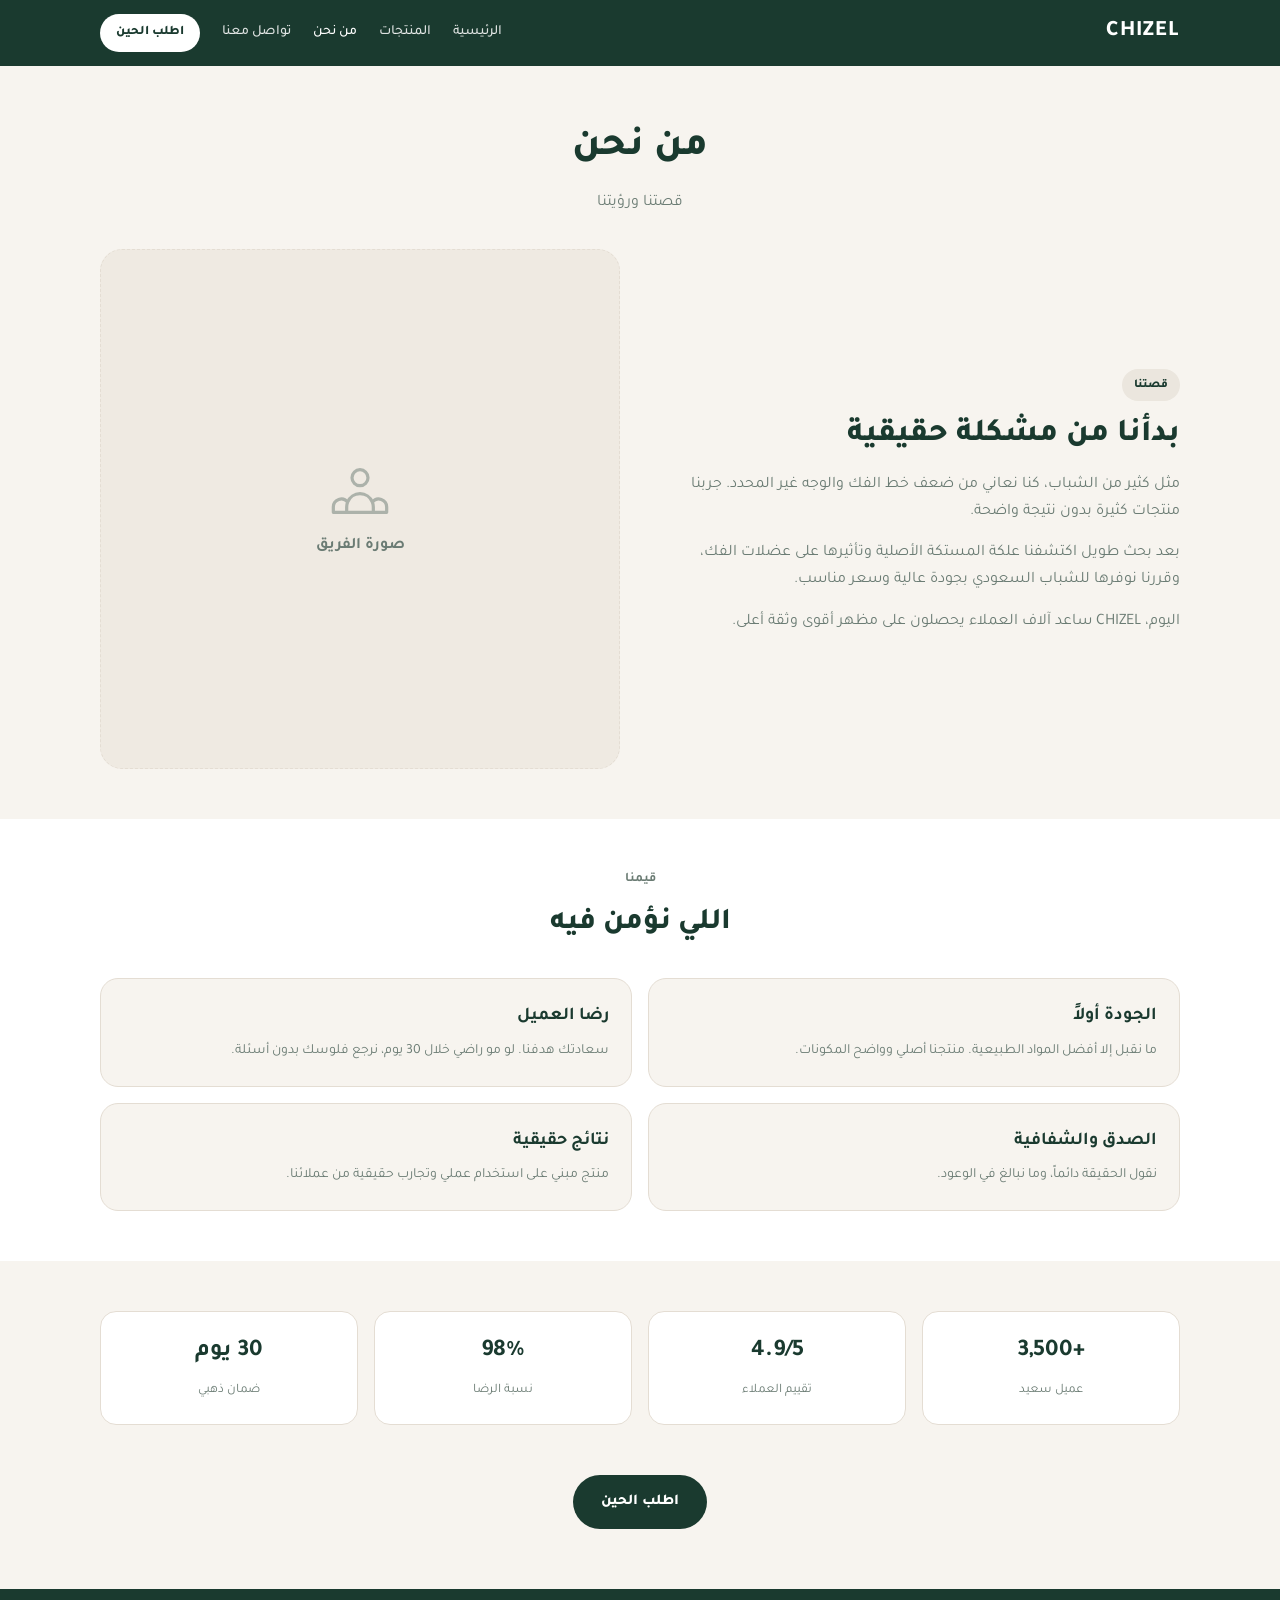
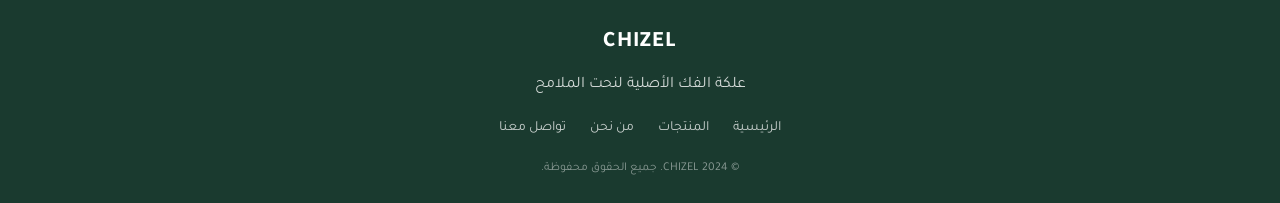
==== about.html @ 37934c71 "Add files via upload" ====
<!DOCTYPE html>
<html lang="ar" dir="rtl">
<head>
    <meta charset="UTF-8">
    <meta name="viewport" content="width=device-width, initial-scale=1.0">
    <title>من نحن | CHIZEL</title>
    <meta name="description" content="تعرف على قصة CHIZEL ورؤيتنا.">
    <link rel="preconnect" href="https://fonts.googleapis.com">
    <link rel="preconnect" href="https://fonts.gstatic.com" crossorigin>
    <link href="https://fonts.googleapis.com/css2?family=Tajawal:wght@400;500;700;800&display=swap" rel="stylesheet">
    <style>
        *, *::before, *::after { box-sizing: border-box; margin: 0; padding: 0; }
        html { scroll-behavior: smooth; }
        body {
            font-family: 'Tajawal', sans-serif;
            background: #f7f4ef;
            color: #1a3a2f;
            line-height: 1.7;
            width: 100%;
            overflow-x: hidden;
        }
        a { text-decoration: none; color: inherit; }
        button { font-family: inherit; }

        :root {
            --green: #1a3a2f;
            --cream: #f7f4ef;
            --cream-dark: #efeae2;
            --white: #ffffff;
            --muted: #6b7c74;
            --line: #e4ddd3;
        }

        .wrap {
            width: 100%;
            max-width: 1120px;
            margin: 0 auto;
            padding: 0 20px;
        }

        .header {
            background: var(--green);
            color: #fff;
            position: sticky;
            top: 0;
            z-index: 100;
        }
        .header-inner {
            max-width: 1120px;
            margin: 0 auto;
            padding: 14px 20px;
            display: flex;
            align-items: center;
            justify-content: space-between;
            gap: 12px;
        }
        .logo {
            font-size: 22px;
            font-weight: 800;
            letter-spacing: 1px;
            color: #fff;
            flex-shrink: 0;
        }
        .nav {
            display: none;
            gap: 22px;
            align-items: center;
            flex-wrap: wrap;
        }
        .nav a {
            color: rgba(255,255,255,0.85);
            font-size: 14px;
            font-weight: 500;
            white-space: nowrap;
        }
        .nav a:hover, .nav a.active { color: #fff; }
        .nav a.nav-cta {
            background: #fff;
            color: var(--green) !important;
            font-weight: 800;
            font-size: 13px;
            padding: 8px 16px;
            border-radius: 999px;
        }
        .menu-btn {
            width: 40px;
            height: 40px;
            border: 1px solid rgba(255,255,255,0.3);
            border-radius: 8px;
            background: transparent;
            display: flex;
            flex-direction: column;
            justify-content: center;
            align-items: center;
            gap: 5px;
            cursor: pointer;
        }
        .menu-btn span {
            width: 18px;
            height: 2px;
            background: #fff;
            display: block;
        }
        .mobile-nav {
            display: none;
            flex-direction: column;
            padding: 0 20px 16px;
            border-top: 1px solid rgba(255,255,255,0.1);
        }
        .mobile-nav.open { display: flex; }
        .mobile-nav a {
            color: #fff;
            padding: 12px 0;
            border-bottom: 1px solid rgba(255,255,255,0.08);
        }
        @media (min-width: 768px) {
            .nav { display: flex; }
            .menu-btn { display: none; }
            .mobile-nav { display: none !important; }
        }

        .page-hero {
            padding: 48px 0 32px;
            text-align: center;
        }
        .page-hero h1 {
            font-size: clamp(28px, 5vw, 40px);
            color: var(--green);
            font-weight: 800;
            margin-bottom: 8px;
        }
        .page-hero p { color: var(--muted); }

        .story {
            padding: 0 0 50px;
        }
        .story-grid {
            display: grid;
            grid-template-columns: 1fr;
            gap: 24px;
            align-items: center;
        }
        @media (min-width: 900px) {
            .story-grid {
                grid-template-columns: 1fr 1fr;
                gap: 40px;
            }
        }
        .story-media {
            background: var(--cream-dark);
            border: 1px dashed var(--line);
            border-radius: 22px;
            aspect-ratio: 1 / 1;
            display: flex;
            flex-direction: column;
            align-items: center;
            justify-content: center;
            gap: 10px;
            color: var(--muted);
            font-weight: 700;
        }
        .story-media svg {
            width: 64px;
            height: 64px;
            opacity: 0.5;
        }
        .eyebrow {
            display: inline-block;
            background: #ebe6de;
            color: var(--green);
            font-size: 12px;
            font-weight: 800;
            padding: 6px 12px;
            border-radius: 999px;
            margin-bottom: 12px;
        }
        .story-copy h2 {
            font-size: clamp(22px, 4vw, 32px);
            color: var(--green);
            font-weight: 800;
            line-height: 1.4;
            margin-bottom: 14px;
            word-wrap: break-word;
        }
        .story-copy p {
            color: var(--muted);
            font-size: 16px;
            margin-bottom: 14px;
        }

        .values {
            background: var(--white);
            padding: 50px 0;
        }
        .section-title {
            text-align: center;
            margin-bottom: 28px;
        }
        .section-title .small {
            display: block;
            font-size: 13px;
            font-weight: 700;
            color: var(--muted);
            margin-bottom: 8px;
        }
        .section-title h2 {
            font-size: clamp(22px, 4vw, 30px);
            color: var(--green);
            font-weight: 800;
        }
        .values-grid {
            display: grid;
            grid-template-columns: 1fr;
            gap: 16px;
        }
        @media (min-width: 700px) {
            .values-grid { grid-template-columns: 1fr 1fr; }
        }
        .value-card {
            background: var(--cream);
            border-radius: 18px;
            padding: 22px;
            border: 1px solid var(--line);
        }
        .value-card h3 {
            font-size: 18px;
            color: var(--green);
            margin-bottom: 8px;
        }
        .value-card p {
            color: var(--muted);
            font-size: 14px;
        }

        .stats {
            padding: 50px 0;
        }
        .stats-grid {
            display: grid;
            grid-template-columns: 1fr 1fr;
            gap: 16px;
            text-align: center;
        }
        @media (min-width: 768px) {
            .stats-grid { grid-template-columns: repeat(4, 1fr); }
        }
        .stat {
            background: var(--white);
            border: 1px solid var(--line);
            border-radius: 16px;
            padding: 20px 12px;
        }
        .stat strong {
            display: block;
            font-size: 24px;
            color: var(--green);
            margin-bottom: 4px;
        }
        .stat span {
            color: var(--muted);
            font-size: 13px;
        }

        .cta-box {
            text-align: center;
            padding: 0 0 60px;
        }
        .btn-main {
            display: inline-flex;
            align-items: center;
            justify-content: center;
            background: var(--green);
            color: #fff;
            font-weight: 800;
            font-size: 15px;
            padding: 14px 28px;
            border-radius: 999px;
        }

        .footer {
            background: var(--green);
            color: rgba(255,255,255,0.8);
            padding: 36px 0 24px;
            text-align: center;
        }
        .footer .logo { color: #fff; margin-bottom: 10px; display: inline-block; }
        .footer-links { margin: 16px 0; }
        .footer-links a {
            color: rgba(255,255,255,0.75);
            margin: 0 10px;
            font-size: 14px;
        }
        .copy { font-size: 12px; opacity: 0.6; margin-top: 12px; }
    </style>
</head>
<body>

    <header class="header">
        <div class="header-inner">
            <a href="index.html" class="logo">CHIZEL</a>
            <nav class="nav">
                <a href="index.html">الرئيسية</a>
                <a href="index.html#products">المنتجات</a>
                <a href="about.html" class="active">من نحن</a>
                <a href="contact.html">تواصل معنا</a>
                <a href="index.html#order" class="nav-cta">اطلب الحين</a>
            </nav>
            <button class="menu-btn" id="mobileMenuBtn" type="button" aria-label="القائمة">
                <span></span><span></span><span></span>
            </button>
        </div>
        <nav class="mobile-nav" id="mobileNav">
            <a href="index.html">الرئيسية</a>
            <a href="index.html#products">المنتجات</a>
            <a href="about.html">من نحن</a>
            <a href="contact.html">تواصل معنا</a>
            <a href="index.html#order">اطلب الحين</a>
        </nav>
    </header>

    <section class="page-hero">
        <div class="wrap">
            <h1>من نحن</h1>
            <p>قصتنا ورؤيتنا</p>
        </div>
    </section>

    <section class="story">
        <div class="wrap story-grid">
            <div class="story-copy">
                <span class="eyebrow">قصتنا</span>
                <h2>بدأنا من مشكلة حقيقية</h2>
                <p>
                    مثل كثير من الشباب، كنا نعاني من ضعف خط الفك والوجه غير المحدد.
                    جربنا منتجات كثيرة بدون نتيجة واضحة.
                </p>
                <p>
                    بعد بحث طويل اكتشفنا علكة المستكة الأصلية وتأثيرها على عضلات الفك،
                    وقررنا نوفرها للشباب السعودي بجودة عالية وسعر مناسب.
                </p>
                <p>
                    اليوم، CHIZEL ساعد آلاف العملاء يحصلون على مظهر أقوى وثقة أعلى.
                </p>
            </div>
            <div class="story-media">
                <svg fill="none" stroke="currentColor" viewBox="0 0 24 24">
                    <path stroke-linecap="round" stroke-linejoin="round" stroke-width="1.2" d="M17 20h5v-2a3 3 0 00-5.356-1.857M17 20H7m10 0v-2c0-.656-.126-1.283-.356-1.857M7 20H2v-2a3 3 0 015.356-1.857M7 20v-2c0-.656.126-1.283.356-1.857m0 0a5.002 5.002 0 019.288 0M15 7a3 3 0 11-6 0 3 3 0 016 0z"/>
                </svg>
                <span>صورة الفريق</span>
            </div>
        </div>
    </section>

    <section class="values">
        <div class="wrap">
            <div class="section-title">
                <span class="small">قيمنا</span>
                <h2>اللي نؤمن فيه</h2>
            </div>
            <div class="values-grid">
                <div class="value-card">
                    <h3>الجودة أولاً</h3>
                    <p>ما نقبل إلا أفضل المواد الطبيعية. منتجنا أصلي وواضح المكونات.</p>
                </div>
                <div class="value-card">
                    <h3>رضا العميل</h3>
                    <p>سعادتك هدفنا. لو مو راضي خلال 30 يوم، نرجع فلوسك بدون أسئلة.</p>
                </div>
                <div class="value-card">
                    <h3>الصدق والشفافية</h3>
                    <p>نقول الحقيقة دائماً، وما نبالغ في الوعود.</p>
                </div>
                <div class="value-card">
                    <h3>نتائج حقيقية</h3>
                    <p>منتج مبني على استخدام عملي وتجارب حقيقية من عملائنا.</p>
                </div>
            </div>
        </div>
    </section>

    <section class="stats">
        <div class="wrap stats-grid">
            <div class="stat"><strong>+3,500</strong><span>عميل سعيد</span></div>
            <div class="stat"><strong>4.9/5</strong><span>تقييم العملاء</span></div>
            <div class="stat"><strong>98%</strong><span>نسبة الرضا</span></div>
            <div class="stat"><strong>30 يوم</strong><span>ضمان ذهبي</span></div>
        </div>
    </section>

    <div class="cta-box">
        <a href="index.html#order" class="btn-main">اطلب الحين</a>
    </div>

    <footer class="footer">
        <div class="wrap">
            <a href="index.html" class="logo">CHIZEL</a>
            <p>علكة الفك الأصلية لنحت الملامح</p>
            <div class="footer-links">
                <a href="index.html">الرئيسية</a>
                <a href="index.html#products">المنتجات</a>
                <a href="about.html">من نحن</a>
                <a href="contact.html">تواصل معنا</a>
            </div>
            <p class="copy">© 2024 CHIZEL. جميع الحقوق محفوظة.</p>
        </div>
    </footer>

    <script>
        (function () {
            var btn = document.getElementById('mobileMenuBtn');
            var nav = document.getElementById('mobileNav');
            if (btn && nav) {
                btn.addEventListener('click', function () {
                    nav.classList.toggle('open');
                });
            }
        })();
    </script>
</body>
</html>
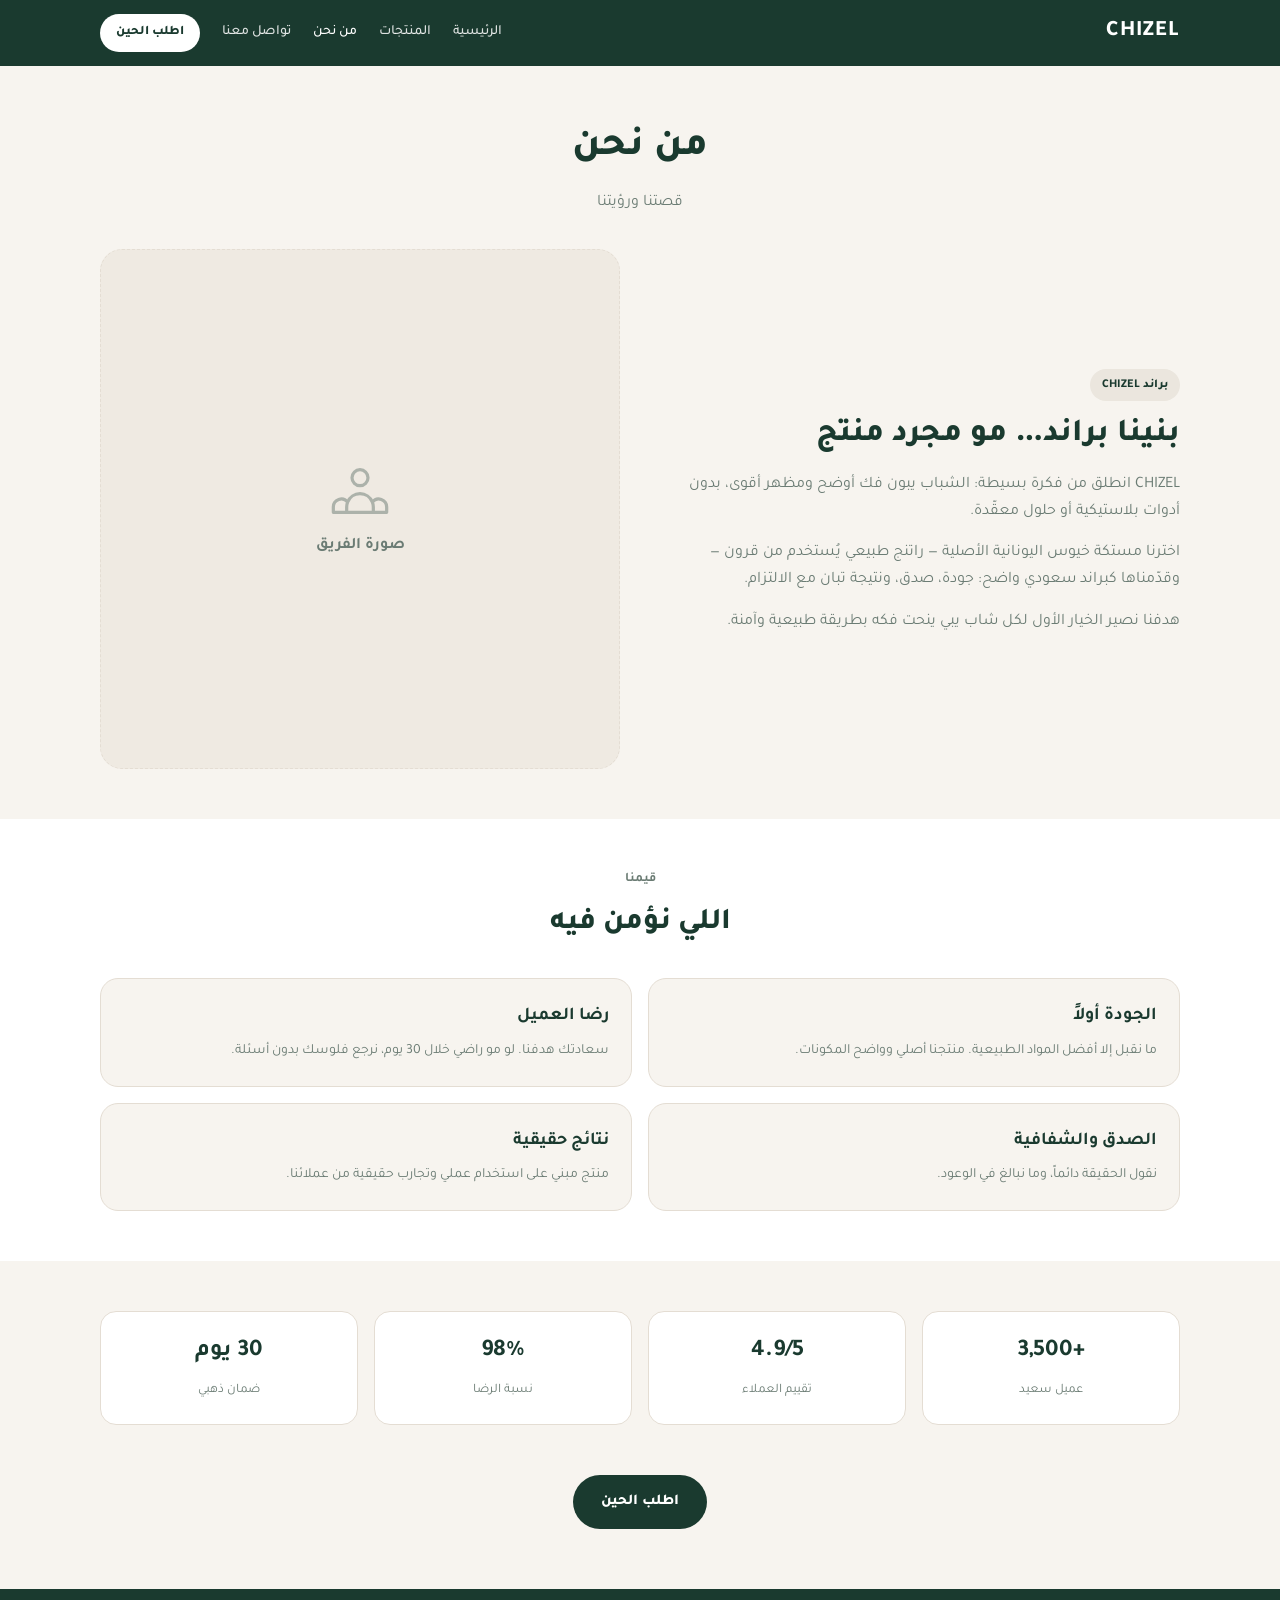
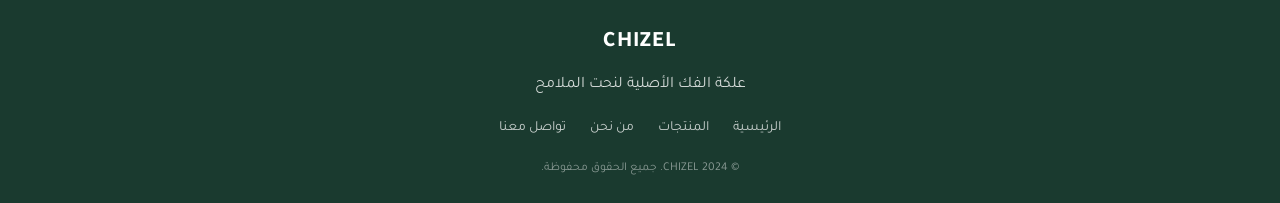
==== commit f0ef9ccd: "Add files via upload" ====
--- a/about.html
+++ b/about.html
@@ -328,18 +328,18 @@
     <section class="story">
         <div class="wrap story-grid">
             <div class="story-copy">
-                <span class="eyebrow">قصتنا</span>
-                <h2>بدأنا من مشكلة حقيقية</h2>
+                <span class="eyebrow">براند CHIZEL</span>
+                <h2>بنينا براند… مو مجرد منتج</h2>
                 <p>
-                    مثل كثير من الشباب، كنا نعاني من ضعف خط الفك والوجه غير المحدد.
-                    جربنا منتجات كثيرة بدون نتيجة واضحة.
+                    CHIZEL انطلق من فكرة بسيطة: الشباب يبون فك أوضح ومظهر أقوى،
+                    بدون أدوات بلاستيكية أو حلول معقّدة.
                 </p>
                 <p>
-                    بعد بحث طويل اكتشفنا علكة المستكة الأصلية وتأثيرها على عضلات الفك،
-                    وقررنا نوفرها للشباب السعودي بجودة عالية وسعر مناسب.
+                    اخترنا مستكة خيوس اليونانية الأصلية — راتنج طبيعي يُستخدم من قرون —
+                    وقدّمناها كبراند سعودي واضح: جودة، صدق، ونتيجة تبان مع الالتزام.
                 </p>
                 <p>
-                    اليوم، CHIZEL ساعد آلاف العملاء يحصلون على مظهر أقوى وثقة أعلى.
+                    هدفنا نصير الخيار الأول لكل شاب يبي ينحت فكه بطريقة طبيعية وآمنة.
                 </p>
             </div>
             <div class="story-media">
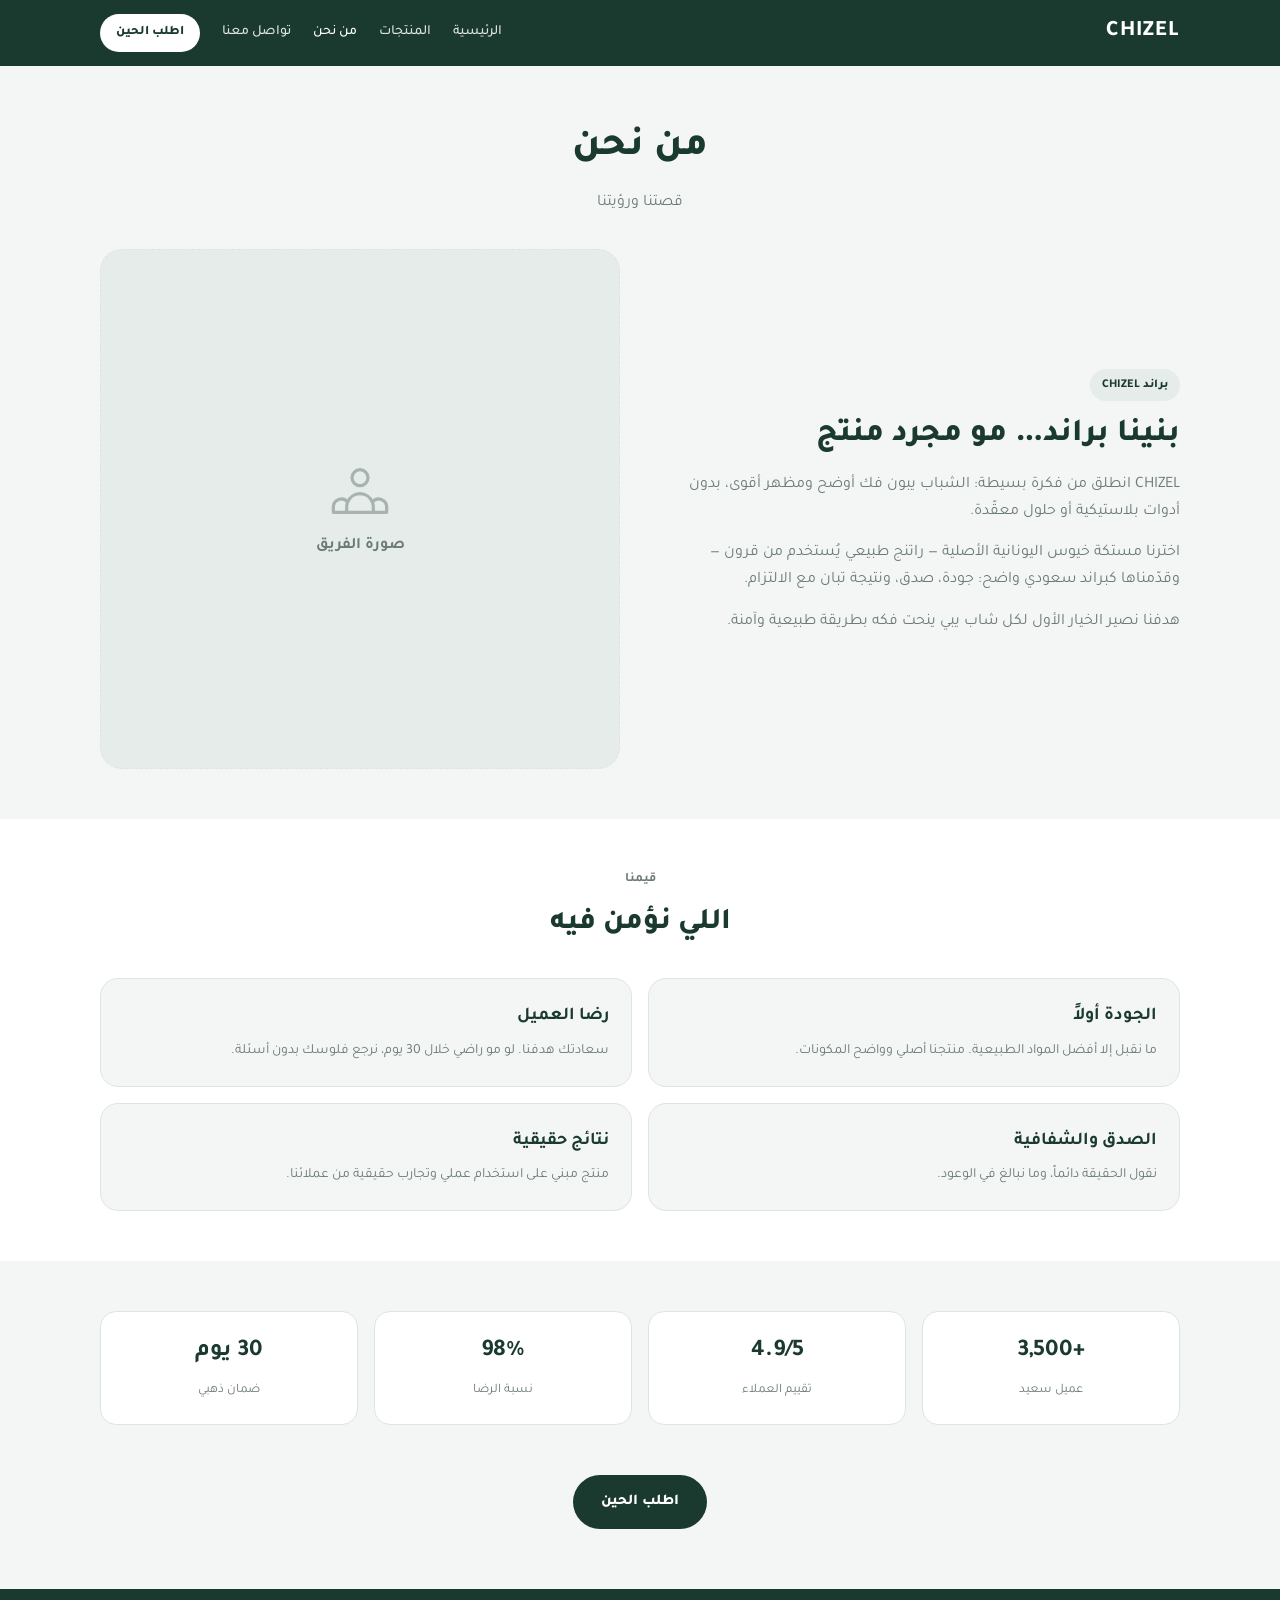
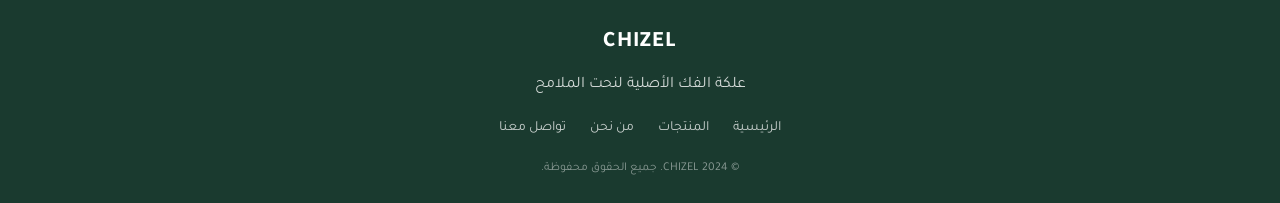
==== commit fc3feac7: "Soften store background for easier reading across pages. Co-authored-by: Cursor <cursoragent@cursor." ====
--- a/about.html
+++ b/about.html
@@ -10,13 +10,14 @@
     <link href="https://fonts.googleapis.com/css2?family=Tajawal:wght@400;500;700;800&display=swap" rel="stylesheet">
     <style>
         *, *::before, *::after { box-sizing: border-box; margin: 0; padding: 0; }
-        html { scroll-behavior: smooth; }
+        html { scroll-behavior: smooth; min-height: 100%; }
         body {
             font-family: 'Tajawal', sans-serif;
-            background: #f7f4ef;
+            background: #f3f6f4;
             color: #1a3a2f;
             line-height: 1.7;
             width: 100%;
+            min-height: 100vh;
             overflow-x: hidden;
         }
         a { text-decoration: none; color: inherit; }
@@ -24,11 +25,11 @@
 
         :root {
             --green: #1a3a2f;
-            --cream: #f7f4ef;
-            --cream-dark: #efeae2;
+            --cream: #f3f6f4;
+            --cream-dark: #e6ece9;
             --white: #ffffff;
             --muted: #6b7c74;
-            --line: #e4ddd3;
+            --line: #dce5e1;
         }
 
         .wrap {
@@ -166,7 +167,7 @@
         }
         .eyebrow {
             display: inline-block;
-            background: #ebe6de;
+            background: #e6ece9;
             color: var(--green);
             font-size: 12px;
             font-weight: 800;
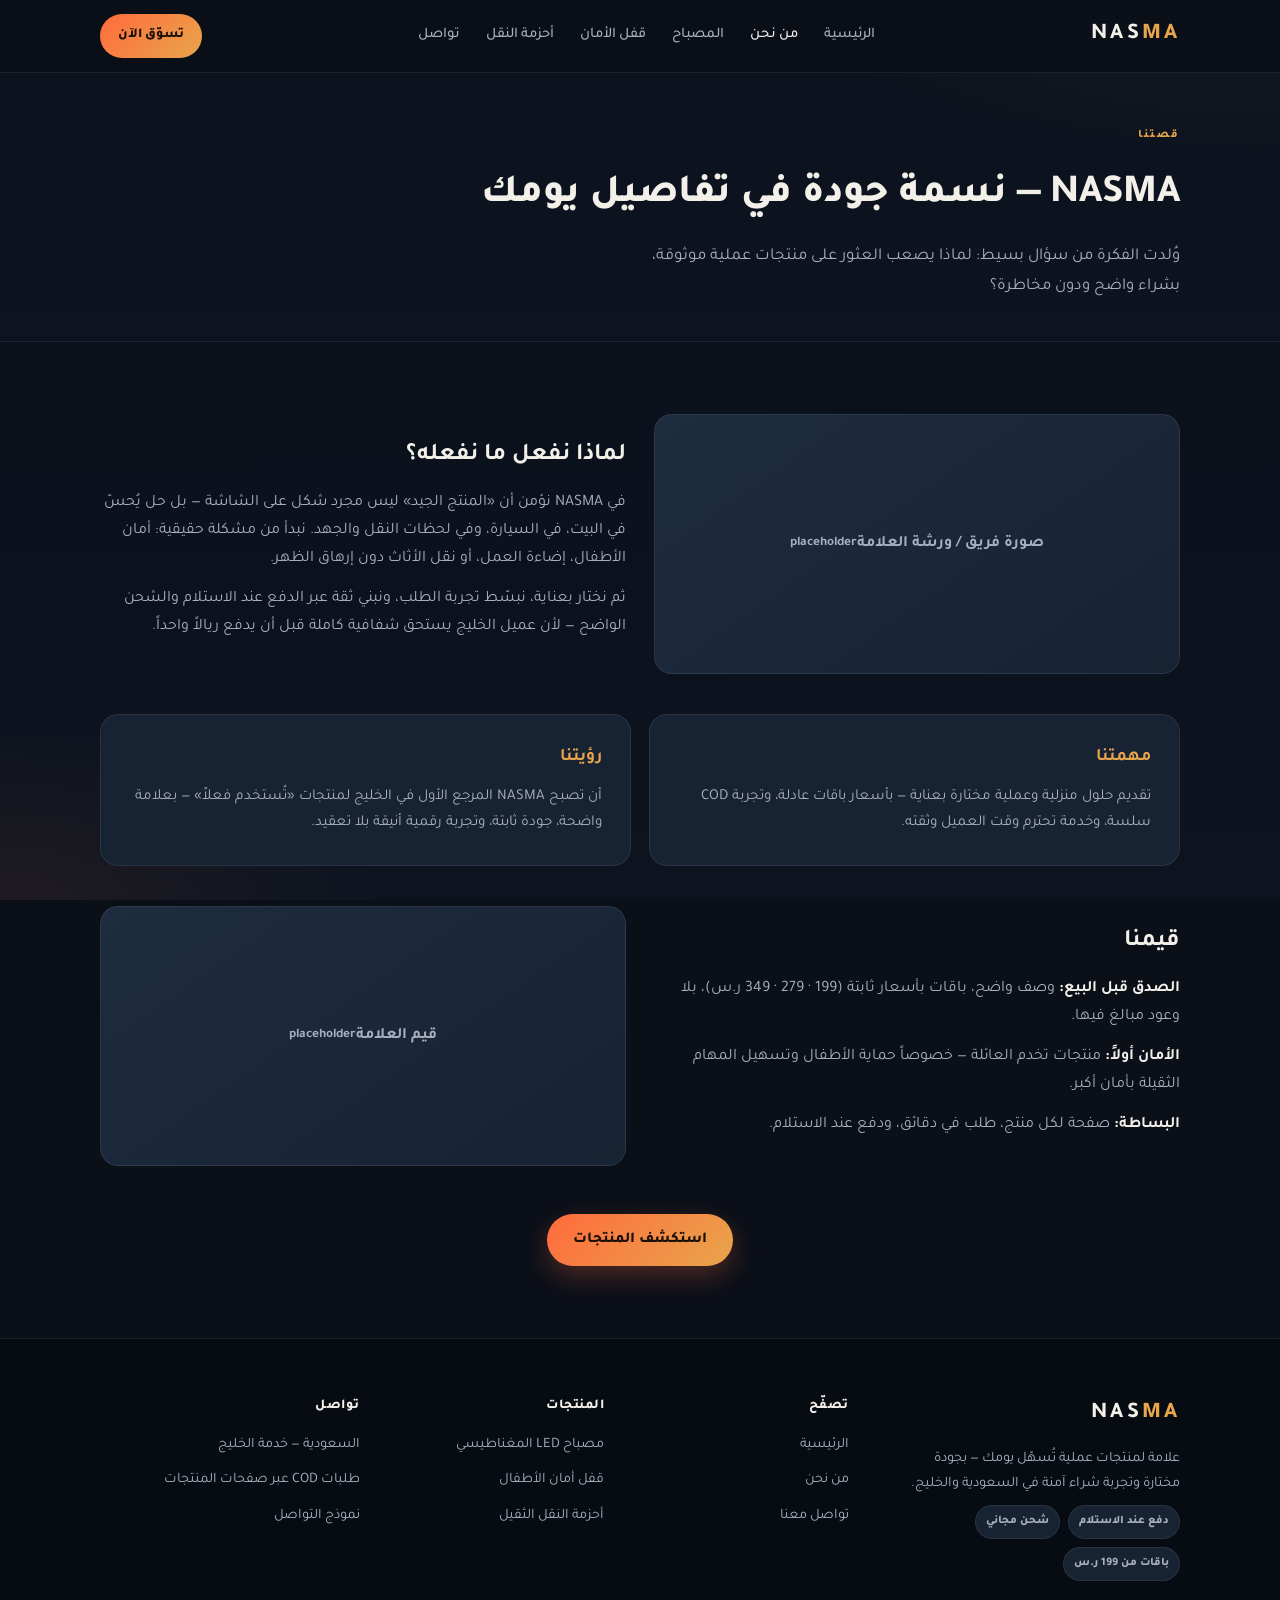
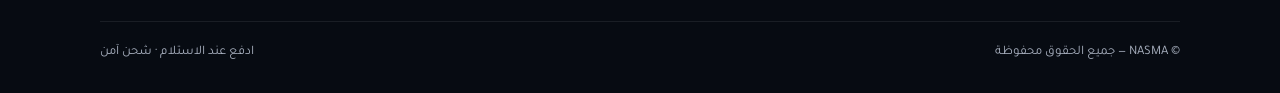
==== commit 18aa18cf: "Rebuild NASMA as multi-page store with dark theme and dedicated product URLs. Co-authored-by: Cursor" ====
--- a/about.html
+++ b/about.html
@@ -3,419 +3,140 @@
 <head>
     <meta charset="UTF-8">
     <meta name="viewport" content="width=device-width, initial-scale=1.0">
-    <title>من نحن | CHIZEL</title>
-    <meta name="description" content="تعرف على قصة CHIZEL ورؤيتنا.">
+    <title>من نحن | قصة NASMA</title>
+    <meta name="description" content="تعرّف على قصة NASMA: مهمتنا، رؤيتنا، ولماذا نختار منتجات تُحسّن يوم العائلات والمحترفين في الخليج.">
     <link rel="preconnect" href="https://fonts.googleapis.com">
     <link rel="preconnect" href="https://fonts.gstatic.com" crossorigin>
     <link href="https://fonts.googleapis.com/css2?family=Tajawal:wght@400;500;700;800&display=swap" rel="stylesheet">
-    <style>
-        *, *::before, *::after { box-sizing: border-box; margin: 0; padding: 0; }
-        html { scroll-behavior: smooth; min-height: 100%; }
-        body {
-            font-family: 'Tajawal', sans-serif;
-            background: #f3f6f4;
-            color: #1a3a2f;
-            line-height: 1.7;
-            width: 100%;
-            min-height: 100vh;
-            overflow-x: hidden;
-        }
-        a { text-decoration: none; color: inherit; }
-        button { font-family: inherit; }
-
-        :root {
-            --green: #1a3a2f;
-            --cream: #f3f6f4;
-            --cream-dark: #e6ece9;
-            --white: #ffffff;
-            --muted: #6b7c74;
-            --line: #dce5e1;
-        }
-
-        .wrap {
-            width: 100%;
-            max-width: 1120px;
-            margin: 0 auto;
-            padding: 0 20px;
-        }
-
-        .header {
-            background: var(--green);
-            color: #fff;
-            position: sticky;
-            top: 0;
-            z-index: 100;
-        }
-        .header-inner {
-            max-width: 1120px;
-            margin: 0 auto;
-            padding: 14px 20px;
-            display: flex;
-            align-items: center;
-            justify-content: space-between;
-            gap: 12px;
-        }
-        .logo {
-            font-size: 22px;
-            font-weight: 800;
-            letter-spacing: 1px;
-            color: #fff;
-            flex-shrink: 0;
-        }
-        .nav {
-            display: none;
-            gap: 22px;
-            align-items: center;
-            flex-wrap: wrap;
-        }
-        .nav a {
-            color: rgba(255,255,255,0.85);
-            font-size: 14px;
-            font-weight: 500;
-            white-space: nowrap;
-        }
-        .nav a:hover, .nav a.active { color: #fff; }
-        .nav a.nav-cta {
-            background: #fff;
-            color: var(--green) !important;
-            font-weight: 800;
-            font-size: 13px;
-            padding: 8px 16px;
-            border-radius: 999px;
-        }
-        .menu-btn {
-            width: 40px;
-            height: 40px;
-            border: 1px solid rgba(255,255,255,0.3);
-            border-radius: 8px;
-            background: transparent;
-            display: flex;
-            flex-direction: column;
-            justify-content: center;
-            align-items: center;
-            gap: 5px;
-            cursor: pointer;
-        }
-        .menu-btn span {
-            width: 18px;
-            height: 2px;
-            background: #fff;
-            display: block;
-        }
-        .mobile-nav {
-            display: none;
-            flex-direction: column;
-            padding: 0 20px 16px;
-            border-top: 1px solid rgba(255,255,255,0.1);
-        }
-        .mobile-nav.open { display: flex; }
-        .mobile-nav a {
-            color: #fff;
-            padding: 12px 0;
-            border-bottom: 1px solid rgba(255,255,255,0.08);
-        }
-        @media (min-width: 768px) {
-            .nav { display: flex; }
-            .menu-btn { display: none; }
-            .mobile-nav { display: none !important; }
-        }
-
-        .page-hero {
-            padding: 48px 0 32px;
-            text-align: center;
-        }
-        .page-hero h1 {
-            font-size: clamp(28px, 5vw, 40px);
-            color: var(--green);
-            font-weight: 800;
-            margin-bottom: 8px;
-        }
-        .page-hero p { color: var(--muted); }
-
-        .story {
-            padding: 0 0 50px;
-        }
-        .story-grid {
-            display: grid;
-            grid-template-columns: 1fr;
-            gap: 24px;
-            align-items: center;
-        }
-        @media (min-width: 900px) {
-            .story-grid {
-                grid-template-columns: 1fr 1fr;
-                gap: 40px;
-            }
-        }
-        .story-media {
-            background: var(--cream-dark);
-            border: 1px dashed var(--line);
-            border-radius: 22px;
-            aspect-ratio: 1 / 1;
-            display: flex;
-            flex-direction: column;
-            align-items: center;
-            justify-content: center;
-            gap: 10px;
-            color: var(--muted);
-            font-weight: 700;
-        }
-        .story-media svg {
-            width: 64px;
-            height: 64px;
-            opacity: 0.5;
-        }
-        .eyebrow {
-            display: inline-block;
-            background: #e6ece9;
-            color: var(--green);
-            font-size: 12px;
-            font-weight: 800;
-            padding: 6px 12px;
-            border-radius: 999px;
-            margin-bottom: 12px;
-        }
-        .story-copy h2 {
-            font-size: clamp(22px, 4vw, 32px);
-            color: var(--green);
-            font-weight: 800;
-            line-height: 1.4;
-            margin-bottom: 14px;
-            word-wrap: break-word;
-        }
-        .story-copy p {
-            color: var(--muted);
-            font-size: 16px;
-            margin-bottom: 14px;
-        }
-
-        .values {
-            background: var(--white);
-            padding: 50px 0;
-        }
-        .section-title {
-            text-align: center;
-            margin-bottom: 28px;
-        }
-        .section-title .small {
-            display: block;
-            font-size: 13px;
-            font-weight: 700;
-            color: var(--muted);
-            margin-bottom: 8px;
-        }
-        .section-title h2 {
-            font-size: clamp(22px, 4vw, 30px);
-            color: var(--green);
-            font-weight: 800;
-        }
-        .values-grid {
-            display: grid;
-            grid-template-columns: 1fr;
-            gap: 16px;
-        }
-        @media (min-width: 700px) {
-            .values-grid { grid-template-columns: 1fr 1fr; }
-        }
-        .value-card {
-            background: var(--cream);
-            border-radius: 18px;
-            padding: 22px;
-            border: 1px solid var(--line);
-        }
-        .value-card h3 {
-            font-size: 18px;
-            color: var(--green);
-            margin-bottom: 8px;
-        }
-        .value-card p {
-            color: var(--muted);
-            font-size: 14px;
-        }
-
-        .stats {
-            padding: 50px 0;
-        }
-        .stats-grid {
-            display: grid;
-            grid-template-columns: 1fr 1fr;
-            gap: 16px;
-            text-align: center;
-        }
-        @media (min-width: 768px) {
-            .stats-grid { grid-template-columns: repeat(4, 1fr); }
-        }
-        .stat {
-            background: var(--white);
-            border: 1px solid var(--line);
-            border-radius: 16px;
-            padding: 20px 12px;
-        }
-        .stat strong {
-            display: block;
-            font-size: 24px;
-            color: var(--green);
-            margin-bottom: 4px;
-        }
-        .stat span {
-            color: var(--muted);
-            font-size: 13px;
-        }
-
-        .cta-box {
-            text-align: center;
-            padding: 0 0 60px;
-        }
-        .btn-main {
-            display: inline-flex;
-            align-items: center;
-            justify-content: center;
-            background: var(--green);
-            color: #fff;
-            font-weight: 800;
-            font-size: 15px;
-            padding: 14px 28px;
-            border-radius: 999px;
-        }
-
-        .footer {
-            background: var(--green);
-            color: rgba(255,255,255,0.8);
-            padding: 36px 0 24px;
-            text-align: center;
-        }
-        .footer .logo { color: #fff; margin-bottom: 10px; display: inline-block; }
-        .footer-links { margin: 16px 0; }
-        .footer-links a {
-            color: rgba(255,255,255,0.75);
-            margin: 0 10px;
-            font-size: 14px;
-        }
-        .copy { font-size: 12px; opacity: 0.6; margin-top: 12px; }
-    </style>
+    <link rel="stylesheet" href="style.css">
 </head>
 <body>
-
-    <header class="header">
+    <header class="site-header">
         <div class="header-inner">
-            <a href="index.html" class="logo">CHIZEL</a>
-            <nav class="nav">
+            <a href="index.html" class="logo">NAS<span>MA</span></a>
+            <nav class="nav" aria-label="القائمة الرئيسية">
                 <a href="index.html">الرئيسية</a>
-                <a href="index.html#products">المنتجات</a>
                 <a href="about.html" class="active">من نحن</a>
-                <a href="contact.html">تواصل معنا</a>
-                <a href="index.html#order" class="nav-cta">اطلب الحين</a>
+                <a href="product-light.html">المصباح</a>
+                <a href="product-lock.html">قفل الأمان</a>
+                <a href="product-straps.html">أحزمة النقل</a>
+                <a href="contact.html">تواصل</a>
             </nav>
-            <button class="menu-btn" id="mobileMenuBtn" type="button" aria-label="القائمة">
+            <a href="product-lock.html" class="btn-nav">تسوّق الآن</a>
+            <button class="menu-btn" id="mobileMenuBtn" type="button" aria-label="فتح القائمة">
                 <span></span><span></span><span></span>
             </button>
         </div>
-        <nav class="mobile-nav" id="mobileNav">
+        <nav class="mobile-nav" id="mobileNav" aria-label="قائمة الجوال">
             <a href="index.html">الرئيسية</a>
-            <a href="index.html#products">المنتجات</a>
             <a href="about.html">من نحن</a>
-            <a href="contact.html">تواصل معنا</a>
-            <a href="index.html#order">اطلب الحين</a>
+            <a href="product-light.html">المصباح المغناطيسي</a>
+            <a href="product-lock.html">قفل أمان الأطفال</a>
+            <a href="product-straps.html">أحزمة النقل</a>
+            <a href="contact.html">تواصل</a>
         </nav>
     </header>
 
-    <section class="page-hero">
-        <div class="wrap">
-            <h1>من نحن</h1>
-            <p>قصتنا ورؤيتنا</p>
-        </div>
-    </section>
+    <main>
+        <section class="page-hero">
+            <div class="wrap">
+                <span class="eyebrow">قصتنا</span>
+                <h1>NASMA — نسمة جودة في تفاصيل يومك</h1>
+                <p>وُلدت الفكرة من سؤال بسيط: لماذا يصعب العثور على منتجات عملية موثوقة، بشراء واضح ودون مخاطرة؟</p>
+            </div>
+        </section>
 
-    <section class="story">
-        <div class="wrap story-grid">
-            <div class="story-copy">
-                <span class="eyebrow">براند CHIZEL</span>
-                <h2>بنينا براند… مو مجرد منتج</h2>
-                <p>
-                    CHIZEL انطلق من فكرة بسيطة: الشباب يبون فك أوضح ومظهر أقوى،
-                    بدون أدوات بلاستيكية أو حلول معقّدة.
-                </p>
-                <p>
-                    اخترنا مستكة خيوس اليونانية الأصلية — راتنج طبيعي يُستخدم من قرون —
-                    وقدّمناها كبراند سعودي واضح: جودة، صدق، ونتيجة تبان مع الالتزام.
-                </p>
-                <p>
-                    هدفنا نصير الخيار الأول لكل شاب يبي ينحت فكه بطريقة طبيعية وآمنة.
-                </p>
-            </div>
-            <div class="story-media">
-                <svg fill="none" stroke="currentColor" viewBox="0 0 24 24">
-                    <path stroke-linecap="round" stroke-linejoin="round" stroke-width="1.2" d="M17 20h5v-2a3 3 0 00-5.356-1.857M17 20H7m10 0v-2c0-.656-.126-1.283-.356-1.857M7 20H2v-2a3 3 0 015.356-1.857M7 20v-2c0-.656.126-1.283.356-1.857m0 0a5.002 5.002 0 019.288 0M15 7a3 3 0 11-6 0 3 3 0 016 0z"/>
-                </svg>
-                <span>صورة الفريق</span>
-            </div>
-        </div>
-    </section>
+        <section class="section">
+            <div class="wrap">
+                <article class="story-block">
+                    <div class="story-visual">صورة فريق / ورشة العلامة<br><small>placeholder</small></div>
+                    <div class="story-copy">
+                        <h2>لماذا نفعل ما نفعله؟</h2>
+                        <p>
+                            في NASMA نؤمن أن «المنتج الجيد» ليس مجرد شكل على الشاشة — بل حل يُحسّ في البيت، في السيارة، وفي لحظات النقل والجهد.
+                            نبدأ من مشكلة حقيقية: أمان الأطفال، إضاءة العمل، أو نقل الأثاث دون إرهاق الظهر.
+                        </p>
+                        <p>
+                            ثم نختار بعناية، نبسّط تجربة الطلب، ونبني ثقة عبر الدفع عند الاستلام والشحن الواضح —
+                            لأن عميل الخليج يستحق شفافية كاملة قبل أن يدفع ريالاً واحداً.
+                        </p>
+                    </div>
+                </article>
 
-    <section class="values">
-        <div class="wrap">
-            <div class="section-title">
-                <span class="small">قيمنا</span>
-                <h2>اللي نؤمن فيه</h2>
-            </div>
-            <div class="values-grid">
-                <div class="value-card">
-                    <h3>الجودة أولاً</h3>
-                    <p>ما نقبل إلا أفضل المواد الطبيعية. منتجنا أصلي وواضح المكونات.</p>
+                <div class="mission-grid">
+                    <article class="mission-card">
+                        <h3>مهمتنا</h3>
+                        <p>
+                            تقديم حلول منزلية وعملية مختارة بعناية — بأسعار باقات عادلة، وتجربة COD سلسة،
+                            وخدمة تحترم وقت العميل وثقته.
+                        </p>
+                    </article>
+                    <article class="mission-card">
+                        <h3>رؤيتنا</h3>
+                        <p>
+                            أن تصبح NASMA المرجع الأول في الخليج لمنتجات «تُستخدم فعلاً» —
+                            بعلامة واضحة، جودة ثابتة، وتجربة رقمية أنيقة بلا تعقيد.
+                        </p>
+                    </article>
                 </div>
-                <div class="value-card">
-                    <h3>رضا العميل</h3>
-                    <p>سعادتك هدفنا. لو مو راضي خلال 30 يوم، نرجع فلوسك بدون أسئلة.</p>
-                </div>
-                <div class="value-card">
-                    <h3>الصدق والشفافية</h3>
-                    <p>نقول الحقيقة دائماً، وما نبالغ في الوعود.</p>
-                </div>
-                <div class="value-card">
-                    <h3>نتائج حقيقية</h3>
-                    <p>منتج مبني على استخدام عملي وتجارب حقيقية من عملائنا.</p>
+
+                <article class="story-block" style="margin-top: 40px;">
+                    <div class="story-copy">
+                        <h2>قيمنا</h2>
+                        <p><strong style="color: var(--text);">الصدق قبل البيع:</strong> وصف واضح، باقات بأسعار ثابتة (199 · 279 · 349 ر.س)، بلا وعود مبالغ فيها.</p>
+                        <p><strong style="color: var(--text);">الأمان أولاً:</strong> منتجات تخدم العائلة — خصوصاً حماية الأطفال وتسهيل المهام الثقيلة بأمان أكبر.</p>
+                        <p><strong style="color: var(--text);">البساطة:</strong> صفحة لكل منتج، طلب في دقائق، ودفع عند الاستلام.</p>
+                    </div>
+                    <div class="story-visual">قيم العلامة<br><small>placeholder</small></div>
+                </article>
+
+                <div style="text-align: center; margin-top: 48px;">
+                    <a href="product-light.html" class="btn btn-primary">استكشف المنتجات</a>
                 </div>
             </div>
-        </div>
-    </section>
+        </section>
+    </main>
 
-    <section class="stats">
-        <div class="wrap stats-grid">
-            <div class="stat"><strong>+3,500</strong><span>عميل سعيد</span></div>
-            <div class="stat"><strong>4.9/5</strong><span>تقييم العملاء</span></div>
-            <div class="stat"><strong>98%</strong><span>نسبة الرضا</span></div>
-            <div class="stat"><strong>30 يوم</strong><span>ضمان ذهبي</span></div>
-        </div>
-    </section>
-
-    <div class="cta-box">
-        <a href="index.html#order" class="btn-main">اطلب الحين</a>
-    </div>
-
-    <footer class="footer">
+    <footer class="site-footer">
         <div class="wrap">
-            <a href="index.html" class="logo">CHIZEL</a>
-            <p>علكة الفك الأصلية لنحت الملامح</p>
-            <div class="footer-links">
-                <a href="index.html">الرئيسية</a>
-                <a href="index.html#products">المنتجات</a>
-                <a href="about.html">من نحن</a>
-                <a href="contact.html">تواصل معنا</a>
+            <div class="footer-grid">
+                <div class="footer-brand">
+                    <a href="index.html" class="logo">NAS<span>MA</span></a>
+                    <p>علامة لمنتجات عملية تُسهّل يومك — بجودة مختارة وتجربة شراء آمنة في السعودية والخليج.</p>
+                    <div class="trust-badges">
+                        <span class="trust-badge">دفع عند الاستلام</span>
+                        <span class="trust-badge">شحن مجاني</span>
+                        <span class="trust-badge">باقات من 199 ر.س</span>
+                    </div>
+                </div>
+                <div class="footer-col">
+                    <h4>تصفّح</h4>
+                    <a href="index.html">الرئيسية</a>
+                    <a href="about.html">من نحن</a>
+                    <a href="contact.html">تواصل معنا</a>
+                </div>
+                <div class="footer-col">
+                    <h4>المنتجات</h4>
+                    <a href="product-light.html">مصباح LED المغناطيسي</a>
+                    <a href="product-lock.html">قفل أمان الأطفال</a>
+                    <a href="product-straps.html">أحزمة النقل الثقيل</a>
+                </div>
+                <div class="footer-col">
+                    <h4>تواصل</h4>
+                    <ul>
+                        <li>السعودية — خدمة الخليج</li>
+                        <li>طلبات COD عبر صفحات المنتجات</li>
+                        <li><a href="contact.html">نموذج التواصل</a></li>
+                    </ul>
+                </div>
             </div>
-            <p class="copy">© 2024 CHIZEL. جميع الحقوق محفوظة.</p>
+            <div class="footer-bottom">
+                <span>© NASMA — جميع الحقوق محفوظة</span>
+                <span>ادفع عند الاستلام · شحن آمن</span>
+            </div>
         </div>
     </footer>
 
-    <script>
-        (function () {
-            var btn = document.getElementById('mobileMenuBtn');
-            var nav = document.getElementById('mobileNav');
-            if (btn && nav) {
-                btn.addEventListener('click', function () {
-                    nav.classList.toggle('open');
-                });
-            }
-        })();
-    </script>
+    <script src="script.js"></script>
 </body>
 </html>
--- a/style.css
+++ b/style.css
@@ -0,0 +1,848 @@
+/* NASMA — Multi-page premium store */
+*, *::before, *::after { box-sizing: border-box; margin: 0; padding: 0; }
+
+:root {
+    --bg: #0a0f18;
+    --bg-elevated: #121a27;
+    --surface: #172233;
+    --surface-2: #1e2c40;
+    --text: #f3f0ea;
+    --muted: #a8b0bf;
+    --line: rgba(255, 255, 255, 0.08);
+    --accent: #e8a54b;
+    --accent-hot: #ff6b3d;
+    --accent-soft: rgba(232, 165, 75, 0.14);
+    --success: #3ecf8e;
+    --radius: 18px;
+    --shadow: 0 24px 60px rgba(0, 0, 0, 0.35);
+    --header-h: 72px;
+}
+
+html { scroll-behavior: smooth; }
+
+body {
+    font-family: 'Tajawal', sans-serif;
+    background: var(--bg);
+    color: var(--text);
+    line-height: 1.75;
+    overflow-x: hidden;
+    min-height: 100vh;
+}
+
+body::before {
+    content: "";
+    position: fixed;
+    inset: 0;
+    pointer-events: none;
+    z-index: -1;
+    background:
+        radial-gradient(ellipse 80% 50% at 100% -10%, rgba(232, 165, 75, 0.12), transparent 55%),
+        radial-gradient(ellipse 60% 40% at 0% 100%, rgba(255, 107, 61, 0.08), transparent 50%),
+        linear-gradient(180deg, #0a0f18 0%, #0d1420 100%);
+}
+
+img { max-width: 100%; display: block; }
+a { color: inherit; text-decoration: none; }
+button, input, select, textarea { font-family: inherit; }
+.wrap { width: 100%; max-width: 1120px; margin: 0 auto; padding: 0 20px; }
+
+/* —— Header —— */
+.site-header {
+    position: sticky;
+    top: 0;
+    z-index: 100;
+    background: rgba(10, 15, 24, 0.85);
+    backdrop-filter: blur(16px);
+    border-bottom: 1px solid var(--line);
+}
+
+.header-inner {
+    display: flex;
+    align-items: center;
+    justify-content: space-between;
+    gap: 16px;
+    min-height: var(--header-h);
+    max-width: 1120px;
+    margin: 0 auto;
+    padding: 0 20px;
+}
+
+.logo {
+    font-size: 1.4rem;
+    font-weight: 800;
+    letter-spacing: 0.14em;
+    color: var(--text);
+}
+
+.logo span { color: var(--accent); }
+
+.nav {
+    display: none;
+    align-items: center;
+    gap: 26px;
+    font-size: 0.92rem;
+    font-weight: 500;
+}
+
+.nav a { color: var(--muted); transition: color 0.2s; }
+.nav a:hover,
+.nav a.active { color: var(--text); }
+
+.btn {
+    display: inline-flex;
+    align-items: center;
+    justify-content: center;
+    gap: 8px;
+    border: none;
+    border-radius: 999px;
+    font-weight: 800;
+    cursor: pointer;
+    transition: transform 0.15s, background 0.2s, box-shadow 0.2s;
+}
+
+.btn:active { transform: scale(0.98); }
+
+.btn-primary {
+    background: linear-gradient(135deg, var(--accent-hot), var(--accent));
+    color: #1a1008;
+    padding: 13px 26px;
+    font-size: 0.95rem;
+    box-shadow: 0 10px 28px rgba(255, 107, 61, 0.28);
+}
+
+.btn-primary:hover {
+    box-shadow: 0 14px 36px rgba(255, 107, 61, 0.4);
+}
+
+.btn-ghost {
+    background: transparent;
+    color: var(--text);
+    border: 1.5px solid rgba(255, 255, 255, 0.22);
+    padding: 12px 24px;
+}
+
+.btn-ghost:hover { border-color: var(--accent); color: var(--accent); }
+
+.btn-nav {
+    display: none;
+    background: linear-gradient(135deg, var(--accent-hot), var(--accent));
+    color: #1a1008;
+    padding: 10px 18px;
+    border-radius: 999px;
+    font-weight: 800;
+    font-size: 0.85rem;
+}
+
+.menu-btn {
+    width: 44px;
+    height: 44px;
+    border-radius: 12px;
+    border: 1px solid var(--line);
+    background: var(--surface);
+    display: flex;
+    flex-direction: column;
+    align-items: center;
+    justify-content: center;
+    gap: 5px;
+    cursor: pointer;
+}
+
+.menu-btn span {
+    width: 18px;
+    height: 2px;
+    background: var(--text);
+    border-radius: 2px;
+}
+
+.mobile-nav {
+    display: none;
+    flex-direction: column;
+    padding: 8px 20px 20px;
+    border-top: 1px solid var(--line);
+    background: var(--bg-elevated);
+}
+
+.mobile-nav.open { display: flex; }
+.mobile-nav a {
+    padding: 14px 0;
+    border-bottom: 1px solid var(--line);
+    color: var(--muted);
+    font-weight: 500;
+}
+
+@media (min-width: 900px) {
+    .nav, .btn-nav { display: flex; }
+    .menu-btn { display: none; }
+}
+
+/* —— Hero —— */
+.hero {
+    padding: 56px 0 72px;
+    position: relative;
+}
+
+.hero-grid {
+    display: grid;
+    gap: 40px;
+    align-items: center;
+}
+
+@media (min-width: 900px) {
+    .hero-grid { grid-template-columns: 1.1fr 0.9fr; gap: 48px; }
+}
+
+.eyebrow {
+    display: inline-block;
+    font-size: 0.72rem;
+    font-weight: 800;
+    letter-spacing: 0.16em;
+    text-transform: uppercase;
+    color: var(--accent);
+    margin-bottom: 14px;
+}
+
+.hero h1 {
+    font-size: clamp(2rem, 5vw, 3.1rem);
+    font-weight: 800;
+    line-height: 1.2;
+    margin-bottom: 18px;
+    letter-spacing: -0.02em;
+}
+
+.hero-lead {
+    font-size: 1.08rem;
+    color: var(--muted);
+    max-width: 520px;
+    margin-bottom: 28px;
+}
+
+.hero-cta { display: flex; flex-wrap: wrap; gap: 12px; }
+
+.hero-media {
+    aspect-ratio: 4/5;
+    max-height: 480px;
+    border-radius: 28px;
+    background:
+        linear-gradient(160deg, rgba(232, 165, 75, 0.18), transparent 45%),
+        var(--surface);
+    border: 1px solid var(--line);
+    box-shadow: var(--shadow);
+    display: flex;
+    flex-direction: column;
+    align-items: center;
+    justify-content: center;
+    text-align: center;
+    padding: 32px;
+    color: var(--muted);
+    font-weight: 600;
+    position: relative;
+    overflow: hidden;
+}
+
+.hero-media::after {
+    content: "";
+    position: absolute;
+    inset: auto -20% -30% auto;
+    width: 70%;
+    height: 70%;
+    background: radial-gradient(circle, rgba(255, 107, 61, 0.25), transparent 70%);
+    pointer-events: none;
+}
+
+.media-label {
+    position: relative;
+    z-index: 1;
+    font-size: 0.95rem;
+}
+
+.media-label small {
+    display: block;
+    margin-top: 8px;
+    opacity: 0.7;
+    font-size: 0.8rem;
+}
+
+/* —— Sections —— */
+.section { padding: 72px 0; }
+
+.section-head {
+    text-align: center;
+    max-width: 560px;
+    margin: 0 auto 40px;
+}
+
+.section-head h2 {
+    font-size: clamp(1.55rem, 3vw, 2.1rem);
+    font-weight: 800;
+    margin-bottom: 10px;
+}
+
+.section-head p { color: var(--muted); }
+
+.section-muted { background: rgba(18, 26, 39, 0.55); }
+
+/* Trust / Why */
+.trust-grid {
+    display: grid;
+    gap: 18px;
+}
+
+@media (min-width: 768px) {
+    .trust-grid { grid-template-columns: repeat(3, 1fr); }
+}
+
+.trust-card {
+    background: var(--surface);
+    border: 1px solid var(--line);
+    border-radius: var(--radius);
+    padding: 28px 22px;
+    transition: border-color 0.2s, transform 0.2s;
+}
+
+.trust-card:hover {
+    border-color: rgba(232, 165, 75, 0.35);
+    transform: translateY(-3px);
+}
+
+.trust-num {
+    font-size: 0.75rem;
+    font-weight: 800;
+    color: var(--accent);
+    letter-spacing: 0.1em;
+    margin-bottom: 10px;
+}
+
+.trust-card h3 {
+    font-size: 1.15rem;
+    margin-bottom: 8px;
+}
+
+.trust-card p {
+    color: var(--muted);
+    font-size: 0.92rem;
+}
+
+/* Product teaser cards (home) */
+.products-grid {
+    display: grid;
+    gap: 20px;
+}
+
+@media (min-width: 768px) {
+    .products-grid { grid-template-columns: repeat(3, 1fr); }
+}
+
+.product-teaser {
+    background: var(--bg-elevated);
+    border: 1px solid var(--line);
+    border-radius: 22px;
+    overflow: hidden;
+    display: flex;
+    flex-direction: column;
+    transition: border-color 0.2s, transform 0.2s;
+}
+
+.product-teaser:hover {
+    border-color: rgba(232, 165, 75, 0.4);
+    transform: translateY(-4px);
+}
+
+.teaser-img {
+    aspect-ratio: 1.1;
+    background: linear-gradient(145deg, var(--surface-2), var(--surface));
+    display: flex;
+    align-items: center;
+    justify-content: center;
+    text-align: center;
+    padding: 20px;
+    color: var(--muted);
+    font-weight: 700;
+    font-size: 0.9rem;
+    border-bottom: 1px solid var(--line);
+}
+
+.teaser-body { padding: 22px; flex: 1; display: flex; flex-direction: column; }
+
+.teaser-body h3 {
+    font-size: 1.15rem;
+    margin-bottom: 8px;
+}
+
+.teaser-body p {
+    color: var(--muted);
+    font-size: 0.9rem;
+    margin-bottom: 16px;
+    flex: 1;
+}
+
+.price-from {
+    font-size: 0.95rem;
+    font-weight: 700;
+    margin-bottom: 14px;
+}
+
+.price-from b { color: var(--accent); font-size: 1.15rem; }
+
+/* Reviews */
+.reviews-grid {
+    display: grid;
+    gap: 18px;
+}
+
+@media (min-width: 768px) {
+    .reviews-grid { grid-template-columns: repeat(3, 1fr); }
+}
+
+.review-card {
+    background: var(--surface);
+    border: 1px solid var(--line);
+    border-radius: var(--radius);
+    padding: 24px;
+}
+
+.stars {
+    color: var(--accent);
+    letter-spacing: 2px;
+    margin-bottom: 12px;
+    font-size: 0.95rem;
+}
+
+.review-card > p {
+    color: var(--muted);
+    font-size: 0.92rem;
+    margin-bottom: 18px;
+}
+
+.reviewer {
+    display: flex;
+    align-items: center;
+    gap: 12px;
+}
+
+.avatar {
+    width: 44px;
+    height: 44px;
+    border-radius: 50%;
+    background: linear-gradient(135deg, var(--accent-hot), var(--accent));
+    color: #1a1008;
+    display: flex;
+    align-items: center;
+    justify-content: center;
+    font-weight: 800;
+}
+
+.reviewer strong { display: block; font-size: 0.9rem; }
+.reviewer span { font-size: 0.75rem; color: var(--success); font-weight: 700; }
+
+/* Page hero (inner pages) */
+.page-hero {
+    padding: 48px 0 40px;
+    border-bottom: 1px solid var(--line);
+    background: rgba(18, 26, 39, 0.4);
+}
+
+.page-hero h1 {
+    font-size: clamp(1.8rem, 4vw, 2.5rem);
+    font-weight: 800;
+    margin-bottom: 12px;
+}
+
+.page-hero p {
+    color: var(--muted);
+    max-width: 560px;
+    font-size: 1.05rem;
+}
+
+/* About */
+.story-block {
+    display: grid;
+    gap: 28px;
+    margin-bottom: 40px;
+}
+
+@media (min-width: 800px) {
+    .story-block { grid-template-columns: 1fr 1fr; align-items: center; }
+}
+
+.story-visual {
+    min-height: 260px;
+    border-radius: var(--radius);
+    border: 1px solid var(--line);
+    background: linear-gradient(145deg, var(--surface-2), var(--surface));
+    display: flex;
+    align-items: center;
+    justify-content: center;
+    color: var(--muted);
+    font-weight: 700;
+    text-align: center;
+    padding: 24px;
+}
+
+.story-copy h2 {
+    font-size: 1.5rem;
+    margin-bottom: 12px;
+}
+
+.story-copy p {
+    color: var(--muted);
+    margin-bottom: 12px;
+}
+
+.mission-grid {
+    display: grid;
+    gap: 18px;
+}
+
+@media (min-width: 700px) {
+    .mission-grid { grid-template-columns: 1fr 1fr; }
+}
+
+.mission-card {
+    padding: 28px;
+    border-radius: var(--radius);
+    background: var(--surface);
+    border: 1px solid var(--line);
+}
+
+.mission-card h3 {
+    color: var(--accent);
+    margin-bottom: 10px;
+    font-size: 1.1rem;
+}
+
+.mission-card p { color: var(--muted); font-size: 0.95rem; }
+
+/* Product page */
+.product-layout {
+    display: grid;
+    gap: 36px;
+    padding: 48px 0 80px;
+}
+
+@media (min-width: 900px) {
+    .product-layout {
+        grid-template-columns: 1fr 1fr;
+        align-items: start;
+        gap: 48px;
+    }
+}
+
+.product-gallery {
+    position: sticky;
+    top: calc(var(--header-h) + 16px);
+}
+
+.gallery-main {
+    aspect-ratio: 1;
+    border-radius: 24px;
+    border: 1px solid var(--line);
+    background: linear-gradient(160deg, var(--surface-2), var(--bg-elevated));
+    display: flex;
+    align-items: center;
+    justify-content: center;
+    text-align: center;
+    padding: 24px;
+    color: var(--muted);
+    font-weight: 700;
+    box-shadow: var(--shadow);
+}
+
+.product-detail h1 {
+    font-size: clamp(1.55rem, 3vw, 2rem);
+    font-weight: 800;
+    margin-bottom: 10px;
+    line-height: 1.3;
+}
+
+.product-detail .lead {
+    color: var(--muted);
+    margin-bottom: 20px;
+}
+
+.benefit-list {
+    list-style: none;
+    margin-bottom: 28px;
+}
+
+.benefit-list li {
+    position: relative;
+    padding: 8px 0 8px 0;
+    padding-right: 26px;
+    color: var(--muted);
+    font-size: 0.95rem;
+}
+
+.benefit-list li::before {
+    content: "✓";
+    position: absolute;
+    right: 0;
+    color: var(--success);
+    font-weight: 800;
+}
+
+.order-panel {
+    background: var(--surface);
+    border: 1px solid var(--line);
+    border-radius: 22px;
+    padding: 24px;
+    margin-top: 8px;
+}
+
+.order-panel h2 {
+    font-size: 1.15rem;
+    margin-bottom: 16px;
+}
+
+.bundle-list {
+    display: grid;
+    gap: 10px;
+    margin-bottom: 20px;
+}
+
+.bundle-option {
+    display: grid;
+    grid-template-columns: auto 1fr auto;
+    align-items: center;
+    gap: 12px;
+    padding: 14px 16px;
+    border-radius: 14px;
+    border: 2px solid var(--line);
+    background: var(--bg-elevated);
+    cursor: pointer;
+    transition: border-color 0.15s, background 0.15s;
+}
+
+.bundle-option:has(input:checked),
+.bundle-option.selected {
+    border-color: var(--accent);
+    background: var(--accent-soft);
+}
+
+.bundle-option input {
+    accent-color: var(--accent);
+    width: 18px;
+    height: 18px;
+}
+
+.bundle-option .b-title {
+    font-weight: 800;
+    font-size: 0.92rem;
+}
+
+.bundle-option .b-badge {
+    display: inline-block;
+    font-size: 0.68rem;
+    font-weight: 800;
+    background: var(--accent-hot);
+    color: #fff;
+    padding: 2px 8px;
+    border-radius: 999px;
+    margin-right: 6px;
+}
+
+.bundle-option .b-price {
+    font-weight: 800;
+    color: var(--accent);
+    font-size: 1.05rem;
+    white-space: nowrap;
+}
+
+.field { margin-bottom: 14px; }
+
+.field label {
+    display: block;
+    font-size: 0.8rem;
+    font-weight: 800;
+    margin-bottom: 6px;
+    color: var(--text);
+}
+
+.field input {
+    width: 100%;
+    padding: 13px 15px;
+    border-radius: 12px;
+    border: 1.5px solid var(--line);
+    background: var(--bg);
+    color: var(--text);
+    font-size: 0.95rem;
+}
+
+.field input:focus {
+    outline: none;
+    border-color: var(--accent);
+}
+
+.field input::placeholder { color: rgba(168, 176, 191, 0.55); }
+
+.form-msg {
+    margin-top: 12px;
+    font-size: 0.9rem;
+    font-weight: 700;
+    display: none;
+}
+
+.form-msg.ok { display: block; color: var(--success); }
+.form-msg.err { display: block; color: #ff6b6b; }
+
+.cod-note {
+    margin-top: 12px;
+    font-size: 0.82rem;
+    color: var(--muted);
+    text-align: center;
+}
+
+/* Footer */
+.site-footer {
+    border-top: 1px solid var(--line);
+    background: #070b12;
+    padding: 56px 0 28px;
+    margin-top: auto;
+}
+
+.footer-grid {
+    display: grid;
+    gap: 32px;
+    margin-bottom: 40px;
+}
+
+@media (min-width: 768px) {
+    .footer-grid {
+        grid-template-columns: 1.4fr 1fr 1fr 1.2fr;
+        gap: 28px;
+    }
+}
+
+.footer-brand .logo { display: inline-block; margin-bottom: 12px; }
+
+.footer-brand p {
+    color: var(--muted);
+    font-size: 0.9rem;
+    max-width: 280px;
+}
+
+.footer-col h4 {
+    font-size: 0.85rem;
+    font-weight: 800;
+    margin-bottom: 14px;
+    color: var(--text);
+    letter-spacing: 0.04em;
+}
+
+.footer-col a,
+.footer-col li {
+    display: block;
+    color: var(--muted);
+    font-size: 0.9rem;
+    margin-bottom: 10px;
+    list-style: none;
+}
+
+.footer-col a:hover { color: var(--accent); }
+
+.trust-badges {
+    display: flex;
+    flex-wrap: wrap;
+    gap: 8px;
+    margin-top: 8px;
+}
+
+.trust-badge {
+    font-size: 0.72rem;
+    font-weight: 800;
+    padding: 6px 10px;
+    border-radius: 999px;
+    border: 1px solid var(--line);
+    color: var(--muted);
+    background: var(--surface);
+}
+
+.footer-bottom {
+    border-top: 1px solid var(--line);
+    padding-top: 20px;
+    display: flex;
+    flex-wrap: wrap;
+    gap: 12px;
+    justify-content: space-between;
+    color: var(--muted);
+    font-size: 0.82rem;
+}
+
+/* Thank you */
+.thank-page {
+    min-height: calc(100vh - var(--header-h));
+    display: flex;
+    align-items: center;
+    justify-content: center;
+    padding: 48px 20px;
+}
+
+.thank-card {
+    max-width: 440px;
+    width: 100%;
+    text-align: center;
+    background: var(--surface);
+    border: 1px solid var(--line);
+    border-radius: 24px;
+    padding: 40px 28px;
+    box-shadow: var(--shadow);
+}
+
+.thank-icon {
+    width: 64px;
+    height: 64px;
+    margin: 0 auto 18px;
+    border-radius: 50%;
+    background: rgba(62, 207, 142, 0.15);
+    color: var(--success);
+    display: flex;
+    align-items: center;
+    justify-content: center;
+    font-size: 1.75rem;
+    font-weight: 800;
+}
+
+.thank-card h1 {
+    font-size: 1.5rem;
+    margin-bottom: 12px;
+}
+
+.thank-card p {
+    color: var(--muted);
+    margin-bottom: 12px;
+}
+
+.thank-detail {
+    font-weight: 700;
+    color: var(--accent) !important;
+    margin-bottom: 24px !important;
+}
+
+/* Sticky mobile CTA on product pages */
+.sticky-order {
+    position: fixed;
+    bottom: 0;
+    left: 0;
+    right: 0;
+    z-index: 90;
+    display: flex;
+    align-items: center;
+    justify-content: space-between;
+    gap: 12px;
+    padding: 12px 16px;
+    background: rgba(18, 26, 39, 0.95);
+    backdrop-filter: blur(12px);
+    border-top: 1px solid var(--line);
+}
+
+.sticky-order .price {
+    font-weight: 800;
+    font-size: 1.15rem;
+    color: var(--accent);
+}
+
+body.has-sticky-order { padding-bottom: 76px; }
+
+@media (min-width: 900px) {
+    .sticky-order { display: none; }
+    body.has-sticky-order { padding-bottom: 0; }
+}
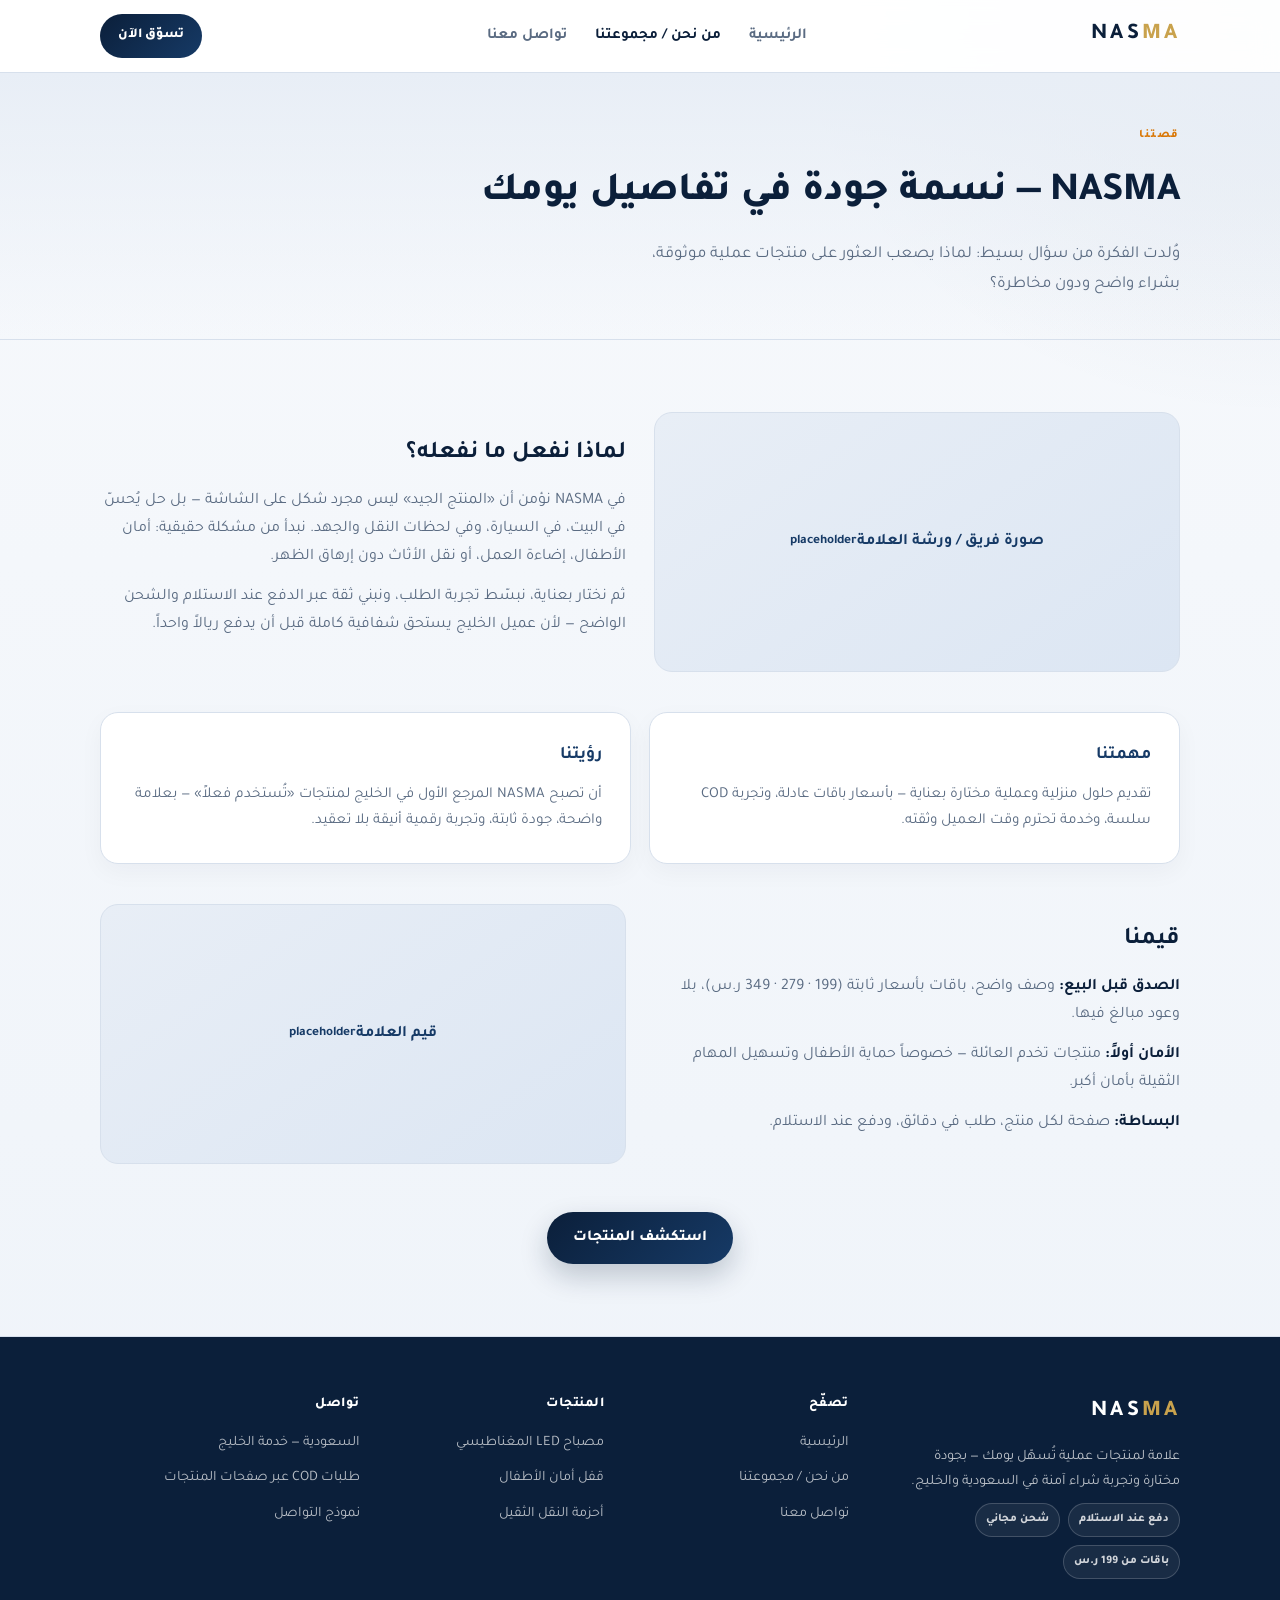
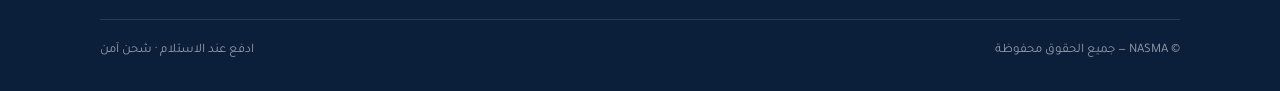
==== commit eedec7d3: "Refresh NASMA UI with navy theme, brand slider, and minimal nav Co-authored-by: Cursor <cursoragent@" ====
--- a/about.html
+++ b/about.html
@@ -16,24 +16,18 @@
             <a href="index.html" class="logo">NAS<span>MA</span></a>
             <nav class="nav" aria-label="القائمة الرئيسية">
                 <a href="index.html">الرئيسية</a>
-                <a href="about.html" class="active">من نحن</a>
-                <a href="product-light.html">المصباح</a>
-                <a href="product-lock.html">قفل الأمان</a>
-                <a href="product-straps.html">أحزمة النقل</a>
-                <a href="contact.html">تواصل</a>
+                <a href="about.html" class="active">من نحن / مجموعتنا</a>
+                <a href="contact.html">تواصل معنا</a>
             </nav>
-            <a href="product-lock.html" class="btn-nav">تسوّق الآن</a>
+            <a href="index.html#products" class="btn-nav">تسوّق الآن</a>
             <button class="menu-btn" id="mobileMenuBtn" type="button" aria-label="فتح القائمة">
                 <span></span><span></span><span></span>
             </button>
         </div>
         <nav class="mobile-nav" id="mobileNav" aria-label="قائمة الجوال">
             <a href="index.html">الرئيسية</a>
-            <a href="about.html">من نحن</a>
-            <a href="product-light.html">المصباح المغناطيسي</a>
-            <a href="product-lock.html">قفل أمان الأطفال</a>
-            <a href="product-straps.html">أحزمة النقل</a>
-            <a href="contact.html">تواصل</a>
+            <a href="about.html">من نحن / مجموعتنا</a>
+            <a href="contact.html">تواصل معنا</a>
         </nav>
     </header>
 
@@ -112,7 +106,7 @@
                 <div class="footer-col">
                     <h4>تصفّح</h4>
                     <a href="index.html">الرئيسية</a>
-                    <a href="about.html">من نحن</a>
+                    <a href="about.html">من نحن / مجموعتنا</a>
                     <a href="contact.html">تواصل معنا</a>
                 </div>
                 <div class="footer-col">
--- a/style.css
+++ b/style.css
@@ -1,20 +1,22 @@
-/* NASMA — Multi-page premium store */
+/* NASMA — Bright navy luxury store */
 *, *::before, *::after { box-sizing: border-box; margin: 0; padding: 0; }
 
 :root {
-    --bg: #0a0f18;
-    --bg-elevated: #121a27;
-    --surface: #172233;
-    --surface-2: #1e2c40;
-    --text: #f3f0ea;
-    --muted: #a8b0bf;
-    --line: rgba(255, 255, 255, 0.08);
-    --accent: #e8a54b;
-    --accent-hot: #ff6b3d;
-    --accent-soft: rgba(232, 165, 75, 0.14);
-    --success: #3ecf8e;
+    --navy: #0b1f3a;
+    --navy-mid: #163a66;
+    --navy-soft: #e8eef6;
+    --bg: #f7f9fc;
+    --bg-warm: #eef3f9;
+    --surface: #ffffff;
+    --text: #0b1f3a;
+    --muted: #5a6b82;
+    --line: #d7e0ec;
+    --accent: #c9a24d;
+    --accent-hot: #d97706;
+    --accent-soft: rgba(201, 162, 77, 0.16);
+    --success: #0f8a5f;
     --radius: 18px;
-    --shadow: 0 24px 60px rgba(0, 0, 0, 0.35);
+    --shadow: 0 18px 48px rgba(11, 31, 58, 0.1);
     --header-h: 72px;
 }
 
@@ -22,23 +24,14 @@
 
 body {
     font-family: 'Tajawal', sans-serif;
-    background: var(--bg);
+    background:
+        radial-gradient(ellipse 70% 45% at 100% 0%, rgba(22, 58, 102, 0.08), transparent 55%),
+        radial-gradient(ellipse 50% 40% at 0% 100%, rgba(201, 162, 77, 0.1), transparent 50%),
+        linear-gradient(180deg, var(--bg) 0%, var(--bg-warm) 100%);
     color: var(--text);
     line-height: 1.75;
     overflow-x: hidden;
     min-height: 100vh;
-}
-
-body::before {
-    content: "";
-    position: fixed;
-    inset: 0;
-    pointer-events: none;
-    z-index: -1;
-    background:
-        radial-gradient(ellipse 80% 50% at 100% -10%, rgba(232, 165, 75, 0.12), transparent 55%),
-        radial-gradient(ellipse 60% 40% at 0% 100%, rgba(255, 107, 61, 0.08), transparent 50%),
-        linear-gradient(180deg, #0a0f18 0%, #0d1420 100%);
 }
 
 img { max-width: 100%; display: block; }
@@ -51,8 +44,8 @@
     position: sticky;
     top: 0;
     z-index: 100;
-    background: rgba(10, 15, 24, 0.85);
-    backdrop-filter: blur(16px);
+    background: rgba(255, 255, 255, 0.92);
+    backdrop-filter: blur(14px);
     border-bottom: 1px solid var(--line);
 }
 
@@ -71,7 +64,7 @@
     font-size: 1.4rem;
     font-weight: 800;
     letter-spacing: 0.14em;
-    color: var(--text);
+    color: var(--navy);
 }
 
 .logo span { color: var(--accent); }
@@ -79,14 +72,14 @@
 .nav {
     display: none;
     align-items: center;
-    gap: 26px;
-    font-size: 0.92rem;
-    font-weight: 500;
+    gap: 28px;
+    font-size: 0.95rem;
+    font-weight: 600;
 }
 
 .nav a { color: var(--muted); transition: color 0.2s; }
 .nav a:hover,
-.nav a.active { color: var(--text); }
+.nav a.active { color: var(--navy); }
 
 .btn {
     display: inline-flex;
@@ -103,30 +96,43 @@
 .btn:active { transform: scale(0.98); }
 
 .btn-primary {
-    background: linear-gradient(135deg, var(--accent-hot), var(--accent));
-    color: #1a1008;
+    background: linear-gradient(135deg, var(--navy), var(--navy-mid));
+    color: #fff;
     padding: 13px 26px;
     font-size: 0.95rem;
-    box-shadow: 0 10px 28px rgba(255, 107, 61, 0.28);
+    box-shadow: 0 12px 28px rgba(11, 31, 58, 0.22);
 }
 
 .btn-primary:hover {
-    box-shadow: 0 14px 36px rgba(255, 107, 61, 0.4);
+    box-shadow: 0 16px 34px rgba(11, 31, 58, 0.3);
 }
 
 .btn-ghost {
     background: transparent;
-    color: var(--text);
-    border: 1.5px solid rgba(255, 255, 255, 0.22);
+    color: var(--navy);
+    border: 1.5px solid rgba(11, 31, 58, 0.25);
     padding: 12px 24px;
 }
 
-.btn-ghost:hover { border-color: var(--accent); color: var(--accent); }
+.btn-ghost:hover {
+    border-color: var(--navy);
+    background: var(--navy-soft);
+}
+
+.brand-slider .btn-ghost {
+    border-color: rgba(255, 255, 255, 0.4);
+    color: #fff;
+}
+
+.brand-slider .btn-ghost:hover {
+    background: rgba(255, 255, 255, 0.12);
+    border-color: #fff;
+}
 
 .btn-nav {
     display: none;
-    background: linear-gradient(135deg, var(--accent-hot), var(--accent));
-    color: #1a1008;
+    background: linear-gradient(135deg, var(--navy), var(--navy-mid));
+    color: #fff;
     padding: 10px 18px;
     border-radius: 999px;
     font-weight: 800;
@@ -150,7 +156,7 @@
 .menu-btn span {
     width: 18px;
     height: 2px;
-    background: var(--text);
+    background: var(--navy);
     border-radius: 2px;
 }
 
@@ -159,7 +165,7 @@
     flex-direction: column;
     padding: 8px 20px 20px;
     border-top: 1px solid var(--line);
-    background: var(--bg-elevated);
+    background: var(--surface);
 }
 
 .mobile-nav.open { display: flex; }
@@ -167,7 +173,7 @@
     padding: 14px 0;
     border-bottom: 1px solid var(--line);
     color: var(--muted);
-    font-weight: 500;
+    font-weight: 600;
 }
 
 @media (min-width: 900px) {
@@ -175,91 +181,129 @@
     .menu-btn { display: none; }
 }
 
-/* —— Hero —— */
-.hero {
-    padding: 56px 0 72px;
+/* —— Brand Slider —— */
+.brand-slider {
     position: relative;
-}
-
-.hero-grid {
-    display: grid;
-    gap: 40px;
-    align-items: center;
+    overflow: hidden;
+    background: linear-gradient(135deg, var(--navy) 0%, #132c52 55%, #1a4070 100%);
+    color: #fff;
+}
+
+.slider-track {
+    position: relative;
+    min-height: clamp(340px, 52vw, 480px);
+}
+
+.slide {
+    position: absolute;
+    inset: 0;
+    opacity: 0;
+    visibility: hidden;
+    transition: opacity 0.55s ease, visibility 0.55s ease;
+    display: grid;
+    align-items: center;
+}
+
+.slide.is-active {
+    opacity: 1;
+    visibility: visible;
+    position: relative;
+}
+
+.slide-inner {
+    display: grid;
+    gap: 28px;
+    align-items: center;
+    padding: 48px 0;
 }
 
 @media (min-width: 900px) {
-    .hero-grid { grid-template-columns: 1.1fr 0.9fr; gap: 48px; }
-}
-
-.eyebrow {
-    display: inline-block;
-    font-size: 0.72rem;
-    font-weight: 800;
-    letter-spacing: 0.16em;
-    text-transform: uppercase;
+    .slide-inner {
+        grid-template-columns: 1.15fr 0.85fr;
+        gap: 40px;
+        padding: 56px 0;
+    }
+}
+
+.slide .eyebrow {
     color: var(--accent);
+}
+
+.slide h1 {
+    font-size: clamp(1.85rem, 4.5vw, 2.85rem);
+    font-weight: 800;
+    line-height: 1.25;
     margin-bottom: 14px;
-}
-
-.hero h1 {
-    font-size: clamp(2rem, 5vw, 3.1rem);
-    font-weight: 800;
-    line-height: 1.2;
-    margin-bottom: 18px;
-    letter-spacing: -0.02em;
-}
-
-.hero-lead {
-    font-size: 1.08rem;
-    color: var(--muted);
+    color: #fff;
+}
+
+.slide p {
+    color: rgba(255, 255, 255, 0.82);
     max-width: 520px;
-    margin-bottom: 28px;
-}
-
-.hero-cta { display: flex; flex-wrap: wrap; gap: 12px; }
-
-.hero-media {
-    aspect-ratio: 4/5;
-    max-height: 480px;
-    border-radius: 28px;
+    margin-bottom: 24px;
+    font-size: 1.05rem;
+}
+
+.slide-visual {
+    aspect-ratio: 4/3;
+    border-radius: 22px;
+    border: 1px solid rgba(255, 255, 255, 0.18);
     background:
-        linear-gradient(160deg, rgba(232, 165, 75, 0.18), transparent 45%),
-        var(--surface);
-    border: 1px solid var(--line);
-    box-shadow: var(--shadow);
-    display: flex;
-    flex-direction: column;
+        linear-gradient(160deg, rgba(201, 162, 77, 0.22), transparent 50%),
+        rgba(255, 255, 255, 0.06);
+    display: flex;
     align-items: center;
     justify-content: center;
     text-align: center;
-    padding: 32px;
-    color: var(--muted);
-    font-weight: 600;
-    position: relative;
-    overflow: hidden;
-}
-
-.hero-media::after {
-    content: "";
+    padding: 24px;
+    color: rgba(255, 255, 255, 0.75);
+    font-weight: 700;
+    box-shadow: 0 24px 50px rgba(0, 0, 0, 0.25);
+}
+
+.slider-controls {
     position: absolute;
-    inset: auto -20% -30% auto;
-    width: 70%;
-    height: 70%;
-    background: radial-gradient(circle, rgba(255, 107, 61, 0.25), transparent 70%);
-    pointer-events: none;
-}
-
-.media-label {
-    position: relative;
-    z-index: 1;
-    font-size: 0.95rem;
-}
-
-.media-label small {
-    display: block;
-    margin-top: 8px;
-    opacity: 0.7;
-    font-size: 0.8rem;
+    inset-inline: 0;
+    bottom: 18px;
+    display: flex;
+    align-items: center;
+    justify-content: center;
+    gap: 14px;
+    z-index: 5;
+}
+
+.slider-btn {
+    width: 40px;
+    height: 40px;
+    border-radius: 50%;
+    border: 1px solid rgba(255, 255, 255, 0.3);
+    background: rgba(255, 255, 255, 0.12);
+    color: #fff;
+    cursor: pointer;
+    font-size: 1.1rem;
+    backdrop-filter: blur(6px);
+}
+
+.slider-btn:hover { background: rgba(255, 255, 255, 0.22); }
+
+.slider-dots {
+    display: flex;
+    gap: 8px;
+}
+
+.slider-dot {
+    width: 9px;
+    height: 9px;
+    border-radius: 50%;
+    border: none;
+    background: rgba(255, 255, 255, 0.35);
+    cursor: pointer;
+    padding: 0;
+}
+
+.slider-dot.is-active {
+    background: var(--accent);
+    transform: scale(1.15);
 }
 
 /* —— Sections —— */
@@ -274,14 +318,25 @@
 .section-head h2 {
     font-size: clamp(1.55rem, 3vw, 2.1rem);
     font-weight: 800;
+    color: var(--navy);
     margin-bottom: 10px;
 }
 
 .section-head p { color: var(--muted); }
 
-.section-muted { background: rgba(18, 26, 39, 0.55); }
-
-/* Trust / Why */
+.section-muted { background: rgba(232, 238, 246, 0.55); }
+
+.eyebrow {
+    display: inline-block;
+    font-size: 0.72rem;
+    font-weight: 800;
+    letter-spacing: 0.14em;
+    text-transform: uppercase;
+    color: var(--accent-hot);
+    margin-bottom: 12px;
+}
+
+/* Trust */
 .trust-grid {
     display: grid;
     gap: 18px;
@@ -296,24 +351,26 @@
     border: 1px solid var(--line);
     border-radius: var(--radius);
     padding: 28px 22px;
+    box-shadow: 0 8px 24px rgba(11, 31, 58, 0.04);
     transition: border-color 0.2s, transform 0.2s;
 }
 
 .trust-card:hover {
-    border-color: rgba(232, 165, 75, 0.35);
+    border-color: rgba(22, 58, 102, 0.35);
     transform: translateY(-3px);
 }
 
 .trust-num {
     font-size: 0.75rem;
     font-weight: 800;
-    color: var(--accent);
+    color: var(--accent-hot);
     letter-spacing: 0.1em;
     margin-bottom: 10px;
 }
 
 .trust-card h3 {
     font-size: 1.15rem;
+    color: var(--navy);
     margin-bottom: 8px;
 }
 
@@ -322,7 +379,7 @@
     font-size: 0.92rem;
 }
 
-/* Product teaser cards (home) */
+/* Product cards (home) */
 .products-grid {
     display: grid;
     gap: 20px;
@@ -333,38 +390,45 @@
 }
 
 .product-teaser {
-    background: var(--bg-elevated);
+    background: var(--surface);
     border: 1px solid var(--line);
     border-radius: 22px;
     overflow: hidden;
     display: flex;
     flex-direction: column;
+    box-shadow: var(--shadow);
     transition: border-color 0.2s, transform 0.2s;
 }
 
-.product-teaser:hover {
-    border-color: rgba(232, 165, 75, 0.4);
+a.product-teaser:hover {
+    border-color: rgba(22, 58, 102, 0.4);
     transform: translateY(-4px);
 }
 
 .teaser-img {
     aspect-ratio: 1.1;
-    background: linear-gradient(145deg, var(--surface-2), var(--surface));
+    background: linear-gradient(145deg, var(--navy-soft), #dbe5f2);
     display: flex;
     align-items: center;
     justify-content: center;
     text-align: center;
     padding: 20px;
-    color: var(--muted);
+    color: var(--navy-mid);
     font-weight: 700;
     font-size: 0.9rem;
     border-bottom: 1px solid var(--line);
 }
 
-.teaser-body { padding: 22px; flex: 1; display: flex; flex-direction: column; }
+.teaser-body {
+    padding: 22px;
+    flex: 1;
+    display: flex;
+    flex-direction: column;
+}
 
 .teaser-body h3 {
     font-size: 1.15rem;
+    color: var(--navy);
     margin-bottom: 8px;
 }
 
@@ -379,9 +443,13 @@
     font-size: 0.95rem;
     font-weight: 700;
     margin-bottom: 14px;
-}
-
-.price-from b { color: var(--accent); font-size: 1.15rem; }
+    color: var(--text);
+}
+
+.price-from b {
+    color: var(--navy-mid);
+    font-size: 1.15rem;
+}
 
 /* Reviews */
 .reviews-grid {
@@ -398,10 +466,11 @@
     border: 1px solid var(--line);
     border-radius: var(--radius);
     padding: 24px;
+    box-shadow: 0 8px 24px rgba(11, 31, 58, 0.04);
 }
 
 .stars {
-    color: var(--accent);
+    color: var(--accent-hot);
     letter-spacing: 2px;
     margin-bottom: 12px;
     font-size: 0.95rem;
@@ -423,27 +492,28 @@
     width: 44px;
     height: 44px;
     border-radius: 50%;
-    background: linear-gradient(135deg, var(--accent-hot), var(--accent));
-    color: #1a1008;
+    background: linear-gradient(135deg, var(--navy), var(--navy-mid));
+    color: #fff;
     display: flex;
     align-items: center;
     justify-content: center;
     font-weight: 800;
 }
 
-.reviewer strong { display: block; font-size: 0.9rem; }
+.reviewer strong { display: block; font-size: 0.9rem; color: var(--navy); }
 .reviewer span { font-size: 0.75rem; color: var(--success); font-weight: 700; }
 
-/* Page hero (inner pages) */
+/* Page hero */
 .page-hero {
     padding: 48px 0 40px;
     border-bottom: 1px solid var(--line);
-    background: rgba(18, 26, 39, 0.4);
+    background: linear-gradient(180deg, var(--navy-soft), transparent);
 }
 
 .page-hero h1 {
     font-size: clamp(1.8rem, 4vw, 2.5rem);
     font-weight: 800;
+    color: var(--navy);
     margin-bottom: 12px;
 }
 
@@ -468,11 +538,11 @@
     min-height: 260px;
     border-radius: var(--radius);
     border: 1px solid var(--line);
-    background: linear-gradient(145deg, var(--surface-2), var(--surface));
+    background: linear-gradient(145deg, var(--navy-soft), #dce6f3);
     display: flex;
     align-items: center;
     justify-content: center;
-    color: var(--muted);
+    color: var(--navy-mid);
     font-weight: 700;
     text-align: center;
     padding: 24px;
@@ -480,6 +550,7 @@
 
 .story-copy h2 {
     font-size: 1.5rem;
+    color: var(--navy);
     margin-bottom: 12px;
 }
 
@@ -502,10 +573,11 @@
     border-radius: var(--radius);
     background: var(--surface);
     border: 1px solid var(--line);
+    box-shadow: 0 8px 24px rgba(11, 31, 58, 0.04);
 }
 
 .mission-card h3 {
-    color: var(--accent);
+    color: var(--navy-mid);
     margin-bottom: 10px;
     font-size: 1.1rem;
 }
@@ -536,13 +608,13 @@
     aspect-ratio: 1;
     border-radius: 24px;
     border: 1px solid var(--line);
-    background: linear-gradient(160deg, var(--surface-2), var(--bg-elevated));
+    background: linear-gradient(160deg, var(--navy-soft), #e4ebf5);
     display: flex;
     align-items: center;
     justify-content: center;
     text-align: center;
     padding: 24px;
-    color: var(--muted);
+    color: var(--navy-mid);
     font-weight: 700;
     box-shadow: var(--shadow);
 }
@@ -550,6 +622,7 @@
 .product-detail h1 {
     font-size: clamp(1.55rem, 3vw, 2rem);
     font-weight: 800;
+    color: var(--navy);
     margin-bottom: 10px;
     line-height: 1.3;
 }
@@ -566,7 +639,7 @@
 
 .benefit-list li {
     position: relative;
-    padding: 8px 0 8px 0;
+    padding: 8px 0;
     padding-right: 26px;
     color: var(--muted);
     font-size: 0.95rem;
@@ -586,10 +659,12 @@
     border-radius: 22px;
     padding: 24px;
     margin-top: 8px;
+    box-shadow: var(--shadow);
 }
 
 .order-panel h2 {
     font-size: 1.15rem;
+    color: var(--navy);
     margin-bottom: 16px;
 }
 
@@ -607,19 +682,19 @@
     padding: 14px 16px;
     border-radius: 14px;
     border: 2px solid var(--line);
-    background: var(--bg-elevated);
+    background: var(--bg);
     cursor: pointer;
     transition: border-color 0.15s, background 0.15s;
 }
 
 .bundle-option:has(input:checked),
 .bundle-option.selected {
-    border-color: var(--accent);
-    background: var(--accent-soft);
+    border-color: var(--navy);
+    background: var(--navy-soft);
 }
 
 .bundle-option input {
-    accent-color: var(--accent);
+    accent-color: var(--navy);
     width: 18px;
     height: 18px;
 }
@@ -627,6 +702,7 @@
 .bundle-option .b-title {
     font-weight: 800;
     font-size: 0.92rem;
+    color: var(--navy);
 }
 
 .bundle-option .b-badge {
@@ -637,12 +713,12 @@
     color: #fff;
     padding: 2px 8px;
     border-radius: 999px;
-    margin-right: 6px;
+    margin-left: 6px;
 }
 
 .bundle-option .b-price {
     font-weight: 800;
-    color: var(--accent);
+    color: var(--navy-mid);
     font-size: 1.05rem;
     white-space: nowrap;
 }
@@ -654,7 +730,7 @@
     font-size: 0.8rem;
     font-weight: 800;
     margin-bottom: 6px;
-    color: var(--text);
+    color: var(--navy);
 }
 
 .field input {
@@ -662,17 +738,17 @@
     padding: 13px 15px;
     border-radius: 12px;
     border: 1.5px solid var(--line);
-    background: var(--bg);
+    background: var(--surface);
     color: var(--text);
     font-size: 0.95rem;
 }
 
 .field input:focus {
     outline: none;
-    border-color: var(--accent);
-}
-
-.field input::placeholder { color: rgba(168, 176, 191, 0.55); }
+    border-color: var(--navy-mid);
+}
+
+.field input::placeholder { color: #9aabc0; }
 
 .form-msg {
     margin-top: 12px;
@@ -682,7 +758,7 @@
 }
 
 .form-msg.ok { display: block; color: var(--success); }
-.form-msg.err { display: block; color: #ff6b6b; }
+.form-msg.err { display: block; color: #c0392b; }
 
 .cod-note {
     margin-top: 12px;
@@ -694,10 +770,14 @@
 /* Footer */
 .site-footer {
     border-top: 1px solid var(--line);
-    background: #070b12;
+    background: var(--navy);
+    color: rgba(255, 255, 255, 0.85);
     padding: 56px 0 28px;
     margin-top: auto;
 }
+
+.site-footer .logo { color: #fff; }
+.site-footer .logo span { color: var(--accent); }
 
 .footer-grid {
     display: grid;
@@ -715,7 +795,7 @@
 .footer-brand .logo { display: inline-block; margin-bottom: 12px; }
 
 .footer-brand p {
-    color: var(--muted);
+    color: rgba(255, 255, 255, 0.72);
     font-size: 0.9rem;
     max-width: 280px;
 }
@@ -724,14 +804,14 @@
     font-size: 0.85rem;
     font-weight: 800;
     margin-bottom: 14px;
-    color: var(--text);
+    color: #fff;
     letter-spacing: 0.04em;
 }
 
 .footer-col a,
 .footer-col li {
     display: block;
-    color: var(--muted);
+    color: rgba(255, 255, 255, 0.7);
     font-size: 0.9rem;
     margin-bottom: 10px;
     list-style: none;
@@ -751,19 +831,19 @@
     font-weight: 800;
     padding: 6px 10px;
     border-radius: 999px;
-    border: 1px solid var(--line);
-    color: var(--muted);
-    background: var(--surface);
+    border: 1px solid rgba(255, 255, 255, 0.18);
+    color: rgba(255, 255, 255, 0.8);
+    background: rgba(255, 255, 255, 0.06);
 }
 
 .footer-bottom {
-    border-top: 1px solid var(--line);
+    border-top: 1px solid rgba(255, 255, 255, 0.12);
     padding-top: 20px;
     display: flex;
     flex-wrap: wrap;
     gap: 12px;
     justify-content: space-between;
-    color: var(--muted);
+    color: rgba(255, 255, 255, 0.55);
     font-size: 0.82rem;
 }
 
@@ -792,7 +872,7 @@
     height: 64px;
     margin: 0 auto 18px;
     border-radius: 50%;
-    background: rgba(62, 207, 142, 0.15);
+    background: rgba(15, 138, 95, 0.12);
     color: var(--success);
     display: flex;
     align-items: center;
@@ -803,6 +883,7 @@
 
 .thank-card h1 {
     font-size: 1.5rem;
+    color: var(--navy);
     margin-bottom: 12px;
 }
 
@@ -813,11 +894,11 @@
 
 .thank-detail {
     font-weight: 700;
-    color: var(--accent) !important;
+    color: var(--navy-mid) !important;
     margin-bottom: 24px !important;
 }
 
-/* Sticky mobile CTA on product pages */
+/* Sticky mobile CTA */
 .sticky-order {
     position: fixed;
     bottom: 0;
@@ -829,15 +910,16 @@
     justify-content: space-between;
     gap: 12px;
     padding: 12px 16px;
-    background: rgba(18, 26, 39, 0.95);
+    background: rgba(255, 255, 255, 0.96);
     backdrop-filter: blur(12px);
     border-top: 1px solid var(--line);
+    box-shadow: 0 -10px 30px rgba(11, 31, 58, 0.08);
 }
 
 .sticky-order .price {
     font-weight: 800;
     font-size: 1.15rem;
-    color: var(--accent);
+    color: var(--navy);
 }
 
 body.has-sticky-order { padding-bottom: 76px; }
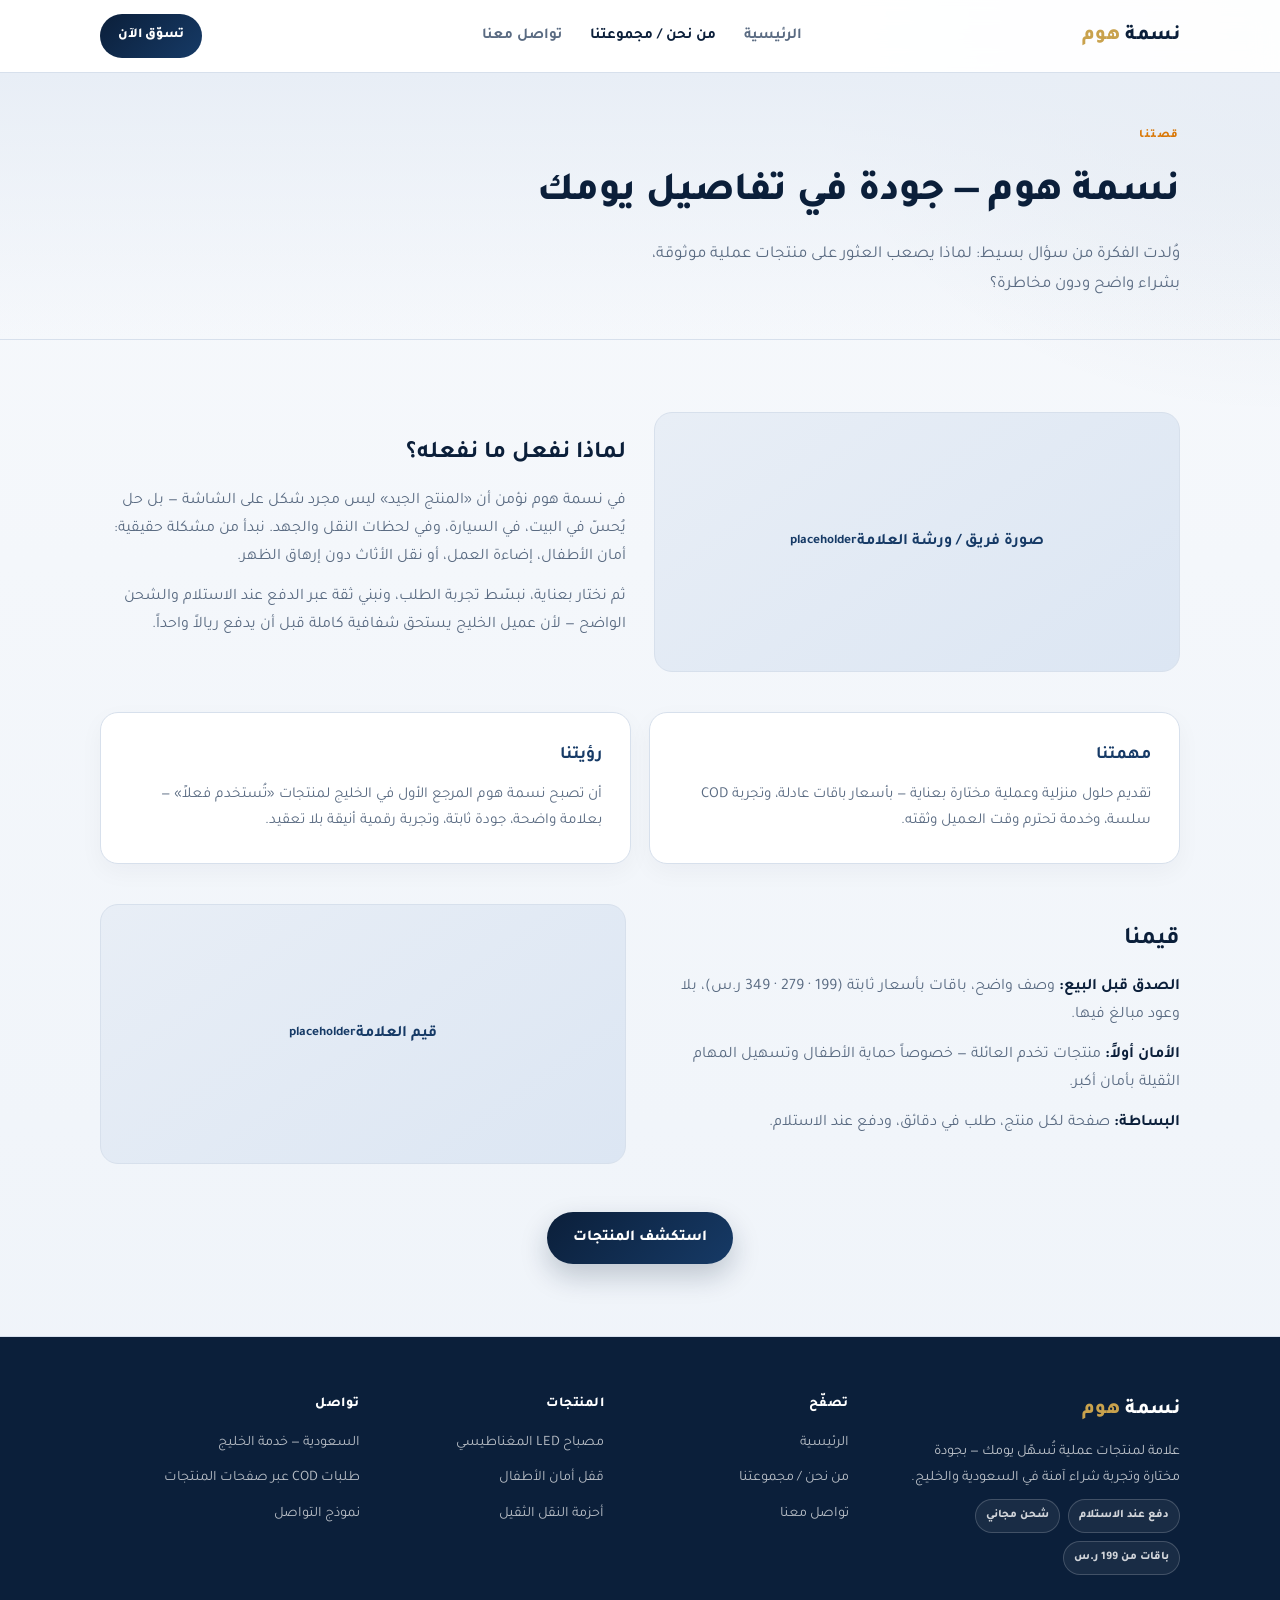
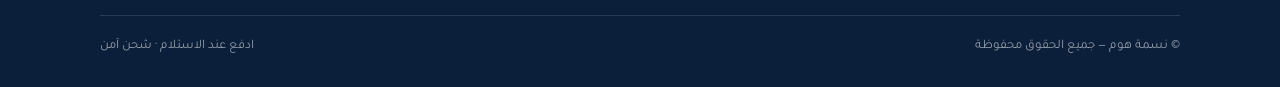
==== commit 725efdca: "Rebrand store to Nasma Home (نسمة هوم) across all pages Co-authored-by: Cursor <cursoragent@cursor.c" ====
--- a/about.html
+++ b/about.html
@@ -3,8 +3,8 @@
 <head>
     <meta charset="UTF-8">
     <meta name="viewport" content="width=device-width, initial-scale=1.0">
-    <title>من نحن | قصة NASMA</title>
-    <meta name="description" content="تعرّف على قصة NASMA: مهمتنا، رؤيتنا، ولماذا نختار منتجات تُحسّن يوم العائلات والمحترفين في الخليج.">
+    <title>من نحن | قصة نسمة هوم</title>
+    <meta name="description" content="تعرّف على قصة نسمة هوم: مهمتنا، رؤيتنا، ولماذا نختار منتجات تُحسّن يوم العائلات والمحترفين في الخليج.">
     <link rel="preconnect" href="https://fonts.googleapis.com">
     <link rel="preconnect" href="https://fonts.gstatic.com" crossorigin>
     <link href="https://fonts.googleapis.com/css2?family=Tajawal:wght@400;500;700;800&display=swap" rel="stylesheet">
@@ -13,7 +13,7 @@
 <body>
     <header class="site-header">
         <div class="header-inner">
-            <a href="index.html" class="logo">NAS<span>MA</span></a>
+            <a href="index.html" class="logo">نسمة <span>هوم</span></a>
             <nav class="nav" aria-label="القائمة الرئيسية">
                 <a href="index.html">الرئيسية</a>
                 <a href="about.html" class="active">من نحن / مجموعتنا</a>
@@ -35,7 +35,7 @@
         <section class="page-hero">
             <div class="wrap">
                 <span class="eyebrow">قصتنا</span>
-                <h1>NASMA — نسمة جودة في تفاصيل يومك</h1>
+                <h1>نسمة هوم — جودة في تفاصيل يومك</h1>
                 <p>وُلدت الفكرة من سؤال بسيط: لماذا يصعب العثور على منتجات عملية موثوقة، بشراء واضح ودون مخاطرة؟</p>
             </div>
         </section>
@@ -47,7 +47,7 @@
                     <div class="story-copy">
                         <h2>لماذا نفعل ما نفعله؟</h2>
                         <p>
-                            في NASMA نؤمن أن «المنتج الجيد» ليس مجرد شكل على الشاشة — بل حل يُحسّ في البيت، في السيارة، وفي لحظات النقل والجهد.
+                            في نسمة هوم نؤمن أن «المنتج الجيد» ليس مجرد شكل على الشاشة — بل حل يُحسّ في البيت، في السيارة، وفي لحظات النقل والجهد.
                             نبدأ من مشكلة حقيقية: أمان الأطفال، إضاءة العمل، أو نقل الأثاث دون إرهاق الظهر.
                         </p>
                         <p>
@@ -68,7 +68,7 @@
                     <article class="mission-card">
                         <h3>رؤيتنا</h3>
                         <p>
-                            أن تصبح NASMA المرجع الأول في الخليج لمنتجات «تُستخدم فعلاً» —
+                            أن تصبح نسمة هوم المرجع الأول في الخليج لمنتجات «تُستخدم فعلاً» —
                             بعلامة واضحة، جودة ثابتة، وتجربة رقمية أنيقة بلا تعقيد.
                         </p>
                     </article>
@@ -95,7 +95,7 @@
         <div class="wrap">
             <div class="footer-grid">
                 <div class="footer-brand">
-                    <a href="index.html" class="logo">NAS<span>MA</span></a>
+                    <a href="index.html" class="logo">نسمة <span>هوم</span></a>
                     <p>علامة لمنتجات عملية تُسهّل يومك — بجودة مختارة وتجربة شراء آمنة في السعودية والخليج.</p>
                     <div class="trust-badges">
                         <span class="trust-badge">دفع عند الاستلام</span>
@@ -125,7 +125,7 @@
                 </div>
             </div>
             <div class="footer-bottom">
-                <span>© NASMA — جميع الحقوق محفوظة</span>
+                <span>© نسمة هوم — جميع الحقوق محفوظة</span>
                 <span>ادفع عند الاستلام · شحن آمن</span>
             </div>
         </div>
--- a/style.css
+++ b/style.css
@@ -1,4 +1,4 @@
-/* NASMA — Bright navy luxury store */
+/* نسمة هوم / NASMA Home — Bright navy luxury store */
 *, *::before, *::after { box-sizing: border-box; margin: 0; padding: 0; }
 
 :root {
@@ -61,9 +61,9 @@
 }
 
 .logo {
-    font-size: 1.4rem;
-    font-weight: 800;
-    letter-spacing: 0.14em;
+    font-size: 1.25rem;
+    font-weight: 800;
+    letter-spacing: 0.02em;
     color: var(--navy);
 }
 
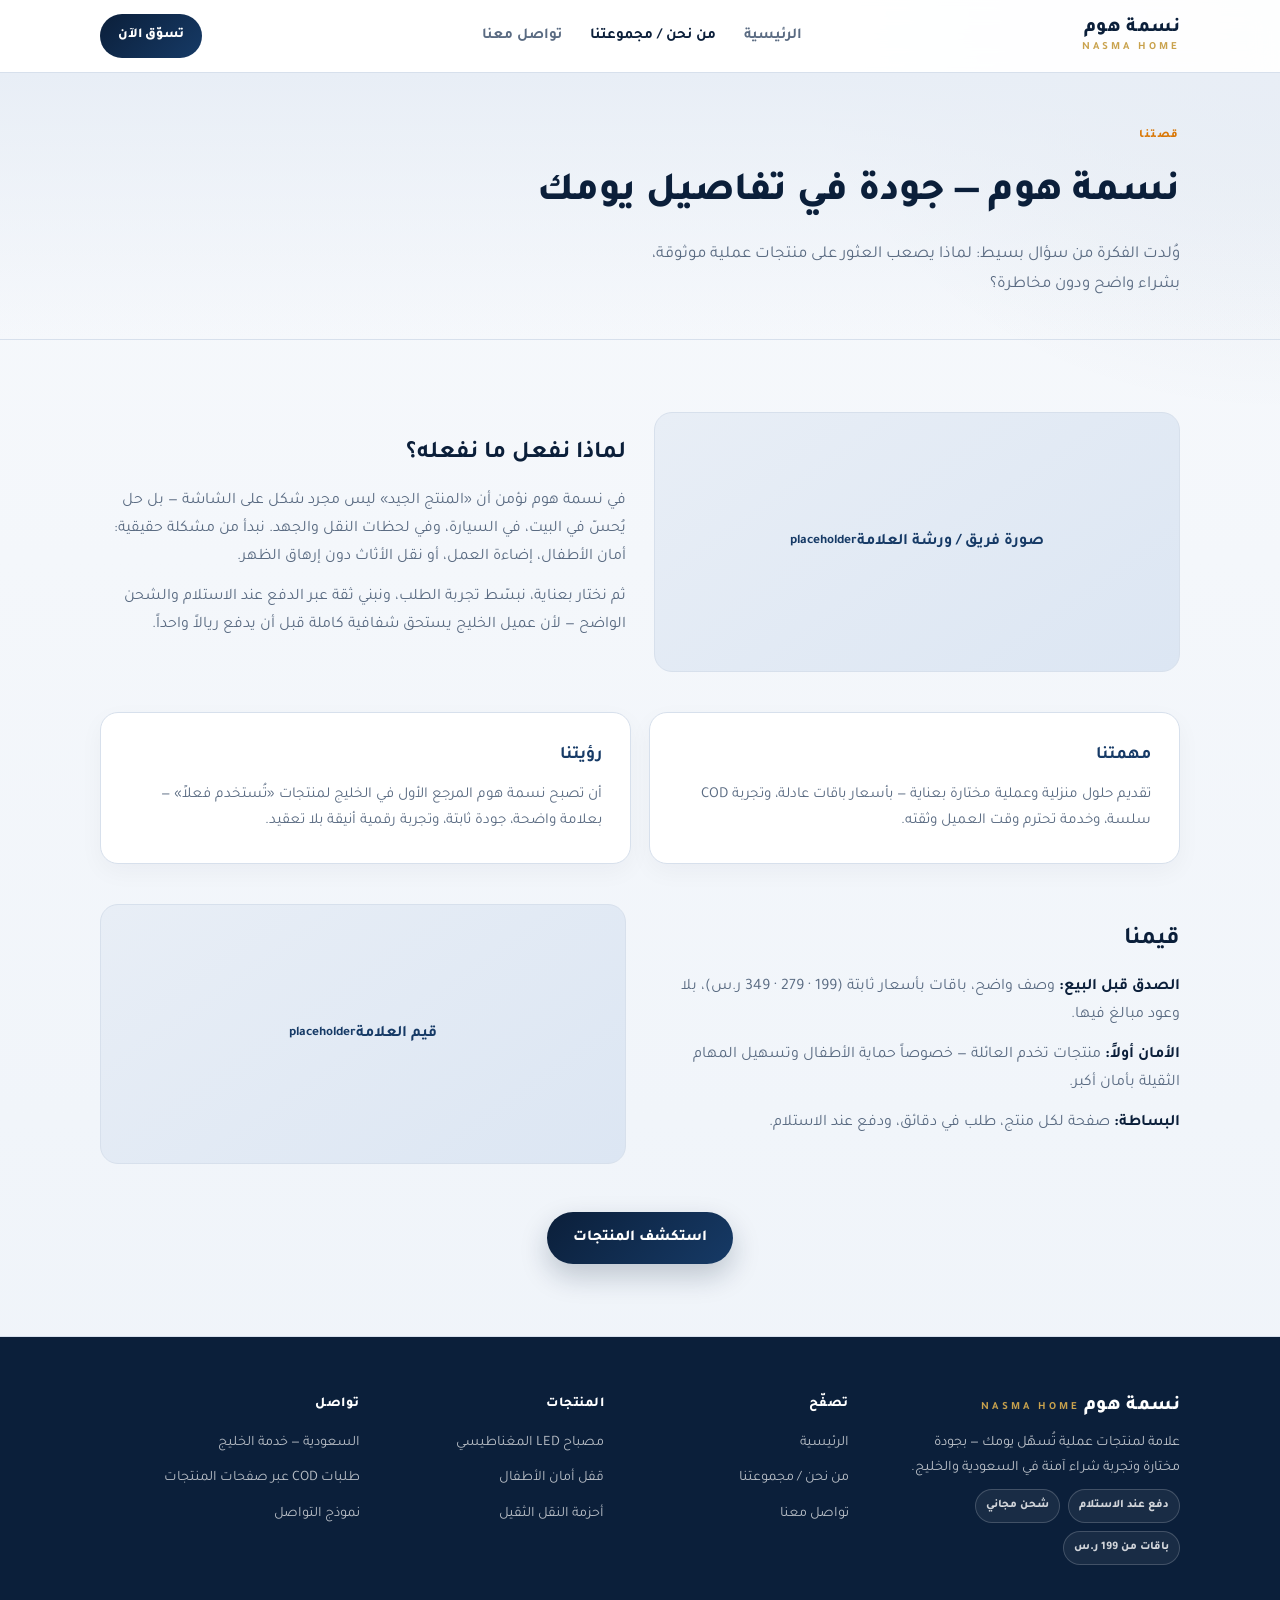
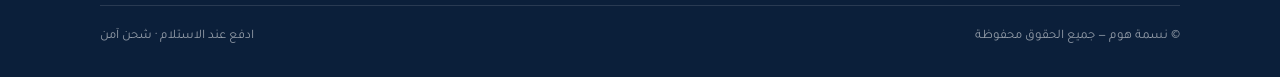
==== commit ac680cc3: "Style logo like Nama Beauty with Arabic over English Co-authored-by: Cursor <cursoragent@cursor.com>" ====
--- a/about.html
+++ b/about.html
@@ -13,7 +13,8 @@
 <body>
     <header class="site-header">
         <div class="header-inner">
-            <a href="index.html" class="logo">نسمة <span>هوم</span></a>
+            <a href="index.html" class="logo"><span class="logo-ar">نسمة هوم</span>
+                <span class="logo-en">NASMA HOME</span></a>
             <nav class="nav" aria-label="القائمة الرئيسية">
                 <a href="index.html">الرئيسية</a>
                 <a href="about.html" class="active">من نحن / مجموعتنا</a>
@@ -95,7 +96,8 @@
         <div class="wrap">
             <div class="footer-grid">
                 <div class="footer-brand">
-                    <a href="index.html" class="logo">نسمة <span>هوم</span></a>
+                    <a href="index.html" class="logo"><span class="logo-ar">نسمة هوم</span>
+                <span class="logo-en">NASMA HOME</span></a>
                     <p>علامة لمنتجات عملية تُسهّل يومك — بجودة مختارة وتجربة شراء آمنة في السعودية والخليج.</p>
                     <div class="trust-badges">
                         <span class="trust-badge">دفع عند الاستلام</span>
--- a/style.css
+++ b/style.css
@@ -61,13 +61,30 @@
 }
 
 .logo {
-    font-size: 1.25rem;
+    display: inline-flex;
+    flex-direction: column;
+    align-items: flex-start;
+    line-height: 1.15;
+    color: var(--navy);
+}
+
+.logo-ar {
+    font-size: 1.2rem;
     font-weight: 800;
     letter-spacing: 0.02em;
-    color: var(--navy);
-}
-
-.logo span { color: var(--accent); }
+}
+
+.logo-en {
+    font-size: 0.68rem;
+    font-weight: 700;
+    letter-spacing: 0.28em;
+    text-transform: uppercase;
+    color: var(--accent);
+    margin-top: 2px;
+}
+
+.site-footer .logo { color: #fff; }
+.site-footer .logo-en { color: var(--accent); }
 
 .nav {
     display: none;
@@ -777,7 +794,6 @@
 }
 
 .site-footer .logo { color: #fff; }
-.site-footer .logo span { color: var(--accent); }
 
 .footer-grid {
     display: grid;
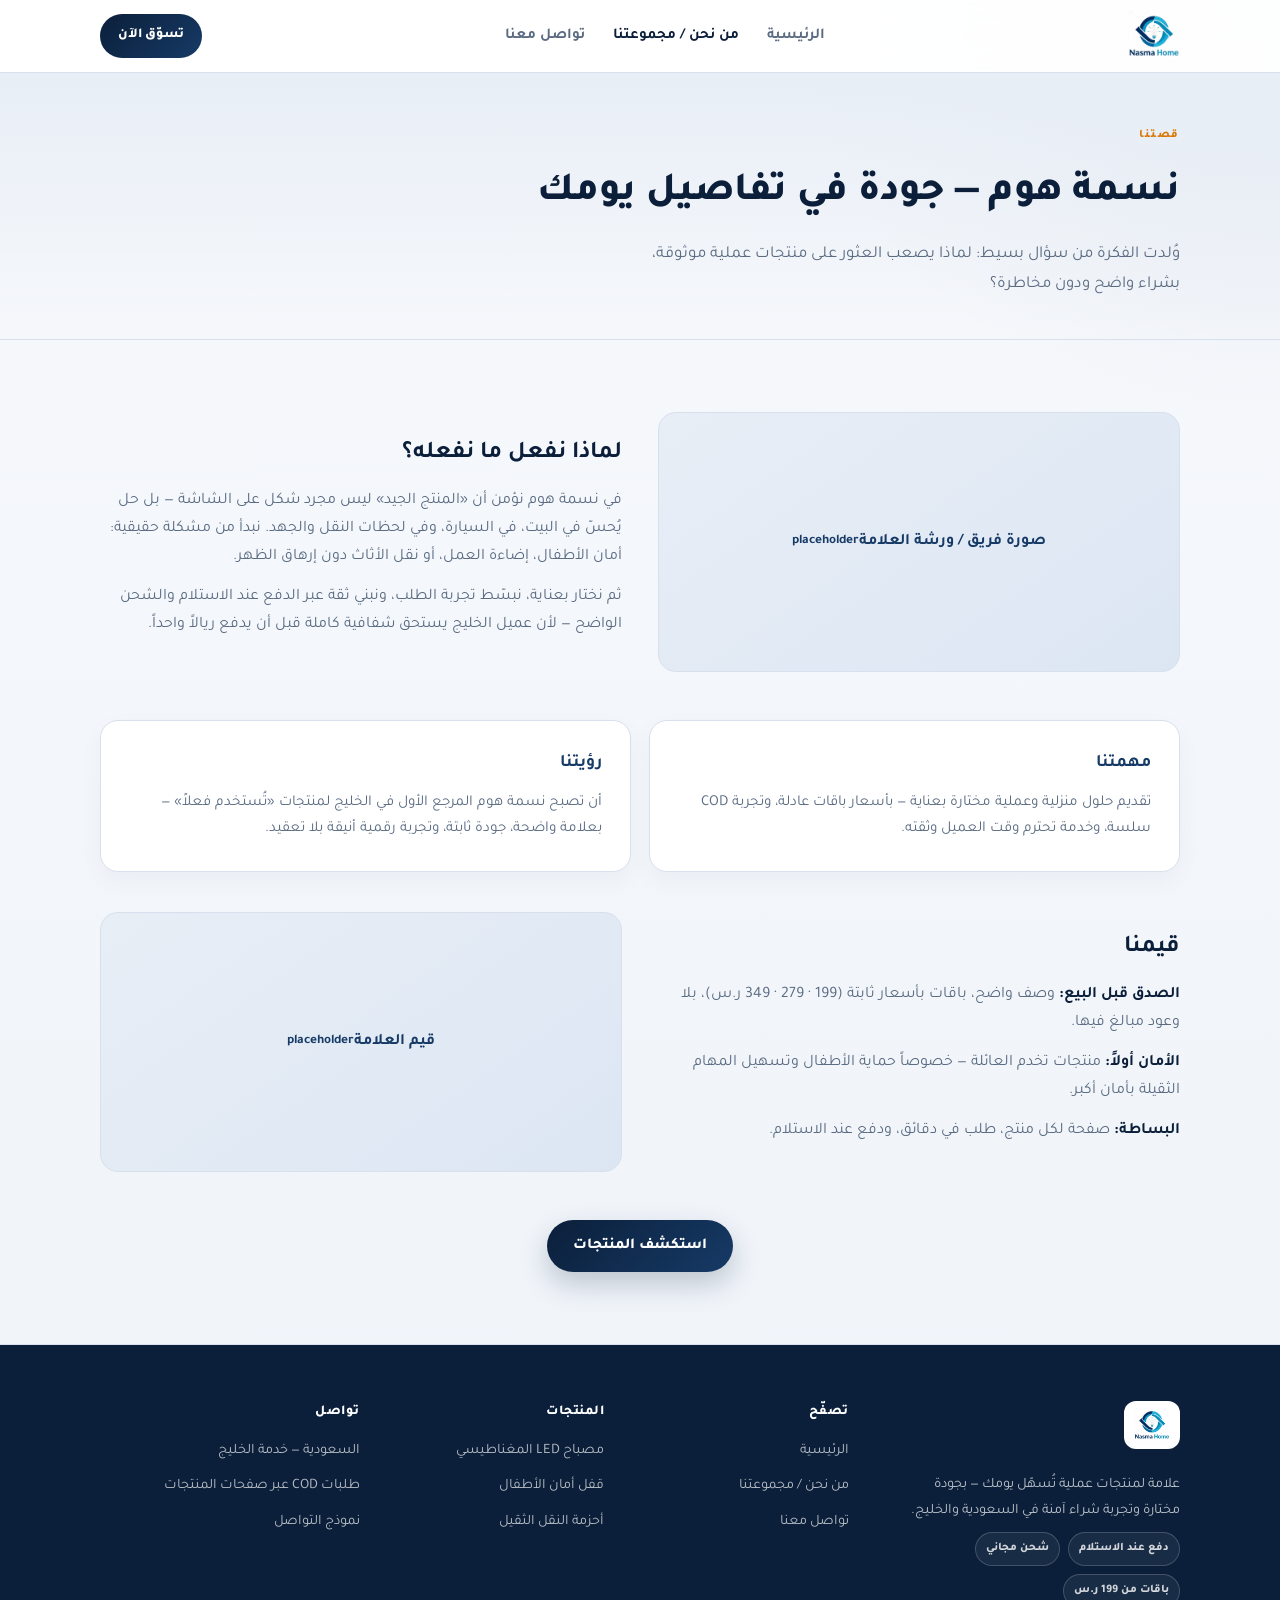
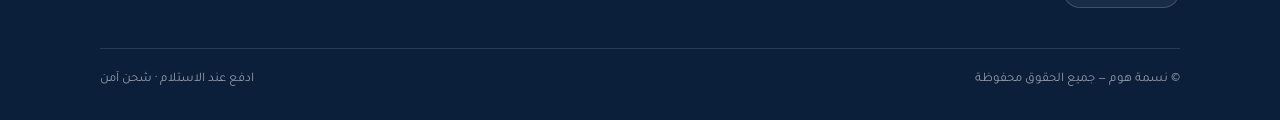
==== commit dd134521: "Add Nasma Home logo to site header, footer, and favicon. Co-authored-by: Cursor <cursoragent@cursor." ====
--- a/about.html
+++ b/about.html
@@ -8,13 +8,15 @@
     <link rel="preconnect" href="https://fonts.googleapis.com">
     <link rel="preconnect" href="https://fonts.gstatic.com" crossorigin>
     <link href="https://fonts.googleapis.com/css2?family=Tajawal:wght@400;500;700;800&display=swap" rel="stylesheet">
+    <link rel="icon" href="images/nasma-home-logo.png" type="image/png">
     <link rel="stylesheet" href="style.css">
 </head>
 <body>
     <header class="site-header">
         <div class="header-inner">
-            <a href="index.html" class="logo"><span class="logo-ar">نسمة هوم</span>
-                <span class="logo-en">NASMA HOME</span></a>
+            <a href="index.html" class="logo" aria-label="نسمة هوم — Nasma Home">
+                <img src="images/nasma-home-logo.png" alt="" class="logo-img" width="130" height="52">
+            </a>
             <nav class="nav" aria-label="القائمة الرئيسية">
                 <a href="index.html">الرئيسية</a>
                 <a href="about.html" class="active">من نحن / مجموعتنا</a>
@@ -96,8 +98,9 @@
         <div class="wrap">
             <div class="footer-grid">
                 <div class="footer-brand">
-                    <a href="index.html" class="logo"><span class="logo-ar">نسمة هوم</span>
-                <span class="logo-en">NASMA HOME</span></a>
+                    <a href="index.html" class="logo logo-footer" aria-label="نسمة هوم — Nasma Home">
+                        <img src="images/nasma-home-logo.png" alt="" class="logo-img" width="120" height="48">
+                    </a>
                     <p>علامة لمنتجات عملية تُسهّل يومك — بجودة مختارة وتجربة شراء آمنة في السعودية والخليج.</p>
                     <div class="trust-badges">
                         <span class="trust-badge">دفع عند الاستلام</span>
--- a/style.css
+++ b/style.css
@@ -62,28 +62,44 @@
 
 .logo {
     display: inline-flex;
-    flex-direction: column;
-    align-items: flex-start;
-    line-height: 1.15;
-    color: var(--navy);
+    align-items: center;
+    flex-shrink: 0;
+}
+
+.logo-img {
+    height: 52px;
+    width: auto;
+    max-width: 150px;
+    object-fit: contain;
+    display: block;
+}
+
+.logo-footer .logo-img {
+    height: 48px;
+    max-width: 130px;
+    background: #fff;
+    border-radius: 12px;
+    padding: 6px 10px;
 }
 
 .logo-ar {
-    font-size: 1.2rem;
-    font-weight: 800;
-    letter-spacing: 0.02em;
+    font-size: 1.25rem;
+    font-weight: 800;
+    letter-spacing: 0.01em;
+    color: var(--navy);
 }
 
 .logo-en {
-    font-size: 0.68rem;
+    font-size: 0.62rem;
     font-weight: 700;
-    letter-spacing: 0.28em;
+    letter-spacing: 0.32em;
     text-transform: uppercase;
     color: var(--accent);
-    margin-top: 2px;
+    margin-top: 3px;
 }
 
 .site-footer .logo { color: #fff; }
+.site-footer .logo-ar { color: #fff; }
 .site-footer .logo-en { color: var(--accent); }
 
 .nav {
@@ -625,15 +641,173 @@
     aspect-ratio: 1;
     border-radius: 24px;
     border: 1px solid var(--line);
-    background: linear-gradient(160deg, var(--navy-soft), #e4ebf5);
-    display: flex;
-    align-items: center;
-    justify-content: center;
+    background: #0b0f14;
+    overflow: hidden;
+    box-shadow: var(--shadow);
+    margin: 0;
+}
+
+.gallery-main img {
+    width: 100%;
+    height: 100%;
+    object-fit: contain;
+    display: block;
+}
+
+.gallery-thumbs {
+    display: grid;
+    grid-template-columns: repeat(3, 1fr);
+    gap: 8px;
+    margin-top: 12px;
+}
+
+@media (min-width: 640px) {
+    .gallery-thumbs { grid-template-columns: repeat(6, 1fr); }
+}
+
+.gallery-thumb {
+    border: 2px solid var(--line);
+    border-radius: 10px;
+    overflow: hidden;
+    padding: 0;
+    background: #111;
+    cursor: pointer;
+    aspect-ratio: 1;
+    transition: border-color 0.15s;
+}
+
+.gallery-thumb.is-active,
+.gallery-thumb:hover {
+    border-color: var(--navy-mid);
+}
+
+.gallery-thumb img {
+    width: 100%;
+    height: 100%;
+    object-fit: cover;
+    display: block;
+}
+
+.story-block {
+    display: grid;
+    gap: 24px;
+    align-items: center;
+    margin-bottom: 48px;
+}
+
+@media (min-width: 768px) {
+    .story-block {
+        grid-template-columns: 1fr 1fr;
+        gap: 36px;
+    }
+
+    .story-block-reverse .story-block-text { order: 2; }
+    .story-block-reverse .story-block-img { order: 1; }
+}
+
+.story-block-text p {
+    color: var(--muted);
+    margin-bottom: 12px;
+    line-height: 1.85;
+    font-size: 0.98rem;
+}
+
+.story-block-text p strong {
+    color: var(--navy);
+}
+
+.story-block-text h3 {
+    font-size: 1.2rem;
+    font-weight: 800;
+    color: var(--navy);
+    margin-bottom: 10px;
+}
+
+.feature-tag {
+    display: inline-block;
+    font-size: 0.75rem;
+    font-weight: 800;
+    color: var(--accent-hot);
+    background: var(--accent-soft);
+    padding: 4px 10px;
+    border-radius: 999px;
+    margin-bottom: 8px;
+}
+
+.story-block-img {
+    margin: 0;
+    border-radius: 16px;
+    overflow: hidden;
+    border: 1px solid var(--line);
+    box-shadow: 0 8px 28px rgba(11, 31, 58, 0.1);
+    background: #0b0f14;
+}
+
+.story-block-img img {
+    width: 100%;
+    display: block;
+    aspect-ratio: 16/10;
+    object-fit: cover;
+}
+
+.product-banner {
+    margin: 0 0 48px;
+    border-radius: 20px;
+    overflow: hidden;
+    border: 1px solid var(--line);
+    box-shadow: var(--shadow);
+    background: #0b0f14;
+}
+
+.product-banner img {
+    width: 100%;
+    display: block;
+    aspect-ratio: 21/9;
+    object-fit: cover;
+}
+
+.product-banner figcaption {
     text-align: center;
-    padding: 24px;
-    color: var(--navy-mid);
+    padding: 14px 16px;
+    font-weight: 800;
+    color: var(--navy);
+    background: var(--surface);
+    font-size: 0.95rem;
+}
+
+.showcase-grid {
+    display: grid;
+    gap: 16px;
+    grid-template-columns: 1fr;
+}
+
+@media (min-width: 640px) {
+    .showcase-grid { grid-template-columns: 1fr 1fr; }
+}
+
+.showcase-card {
+    margin: 0;
+    background: var(--surface);
+    border: 1px solid var(--line);
+    border-radius: 16px;
+    overflow: hidden;
+    box-shadow: 0 8px 24px rgba(11, 31, 58, 0.06);
+}
+
+.showcase-card img {
+    width: 100%;
+    display: block;
+    aspect-ratio: 16/10;
+    object-fit: cover;
+    background: #111;
+}
+
+.showcase-card figcaption {
+    padding: 12px 14px;
+    font-size: 0.9rem;
     font-weight: 700;
-    box-shadow: var(--shadow);
+    color: var(--navy);
+    text-align: center;
 }
 
 .product-detail h1 {
@@ -668,6 +842,126 @@
     right: 0;
     color: var(--success);
     font-weight: 800;
+}
+
+/* Product content sections */
+.product-content {
+    padding-bottom: 100px;
+}
+
+.product-section {
+    margin-bottom: 40px;
+}
+
+.product-section .section-title {
+    font-size: 1.35rem;
+    font-weight: 800;
+    color: var(--navy);
+    margin-bottom: 16px;
+    padding-bottom: 10px;
+    border-bottom: 2px solid var(--accent-soft);
+}
+
+.product-story p {
+    color: var(--muted);
+    margin-bottom: 14px;
+    font-size: 1rem;
+    line-height: 1.85;
+}
+
+.product-story p strong {
+    color: var(--navy);
+}
+
+.feature-grid {
+    list-style: none;
+    display: grid;
+    gap: 16px;
+    grid-template-columns: 1fr;
+}
+
+@media (min-width: 640px) {
+    .feature-grid { grid-template-columns: 1fr 1fr; }
+}
+
+.feature-card {
+    background: var(--surface);
+    border: 1px solid var(--line);
+    border-radius: 16px;
+    padding: 20px;
+    box-shadow: 0 8px 24px rgba(11, 31, 58, 0.06);
+}
+
+.feature-icon {
+    font-size: 1.6rem;
+    display: block;
+    margin-bottom: 8px;
+}
+
+.feature-card h3 {
+    font-size: 1rem;
+    font-weight: 800;
+    color: var(--navy);
+    margin-bottom: 6px;
+}
+
+.feature-card p {
+    font-size: 0.92rem;
+    color: var(--muted);
+    line-height: 1.7;
+}
+
+.specs-table {
+    width: 100%;
+    border-collapse: collapse;
+    background: var(--surface);
+    border: 1px solid var(--line);
+    border-radius: 16px;
+    overflow: hidden;
+    box-shadow: 0 8px 24px rgba(11, 31, 58, 0.06);
+}
+
+.specs-table th,
+.specs-table td {
+    padding: 14px 18px;
+    text-align: right;
+    border-bottom: 1px solid var(--line);
+    font-size: 0.95rem;
+}
+
+.specs-table tr:last-child th,
+.specs-table tr:last-child td {
+    border-bottom: 0;
+}
+
+.specs-table th {
+    width: 38%;
+    font-weight: 800;
+    color: var(--navy);
+    background: var(--navy-soft);
+}
+
+.specs-table td {
+    color: var(--muted);
+}
+
+.product-cta-banner {
+    text-align: center;
+    background: linear-gradient(135deg, var(--navy) 0%, var(--navy-mid) 100%);
+    color: #fff;
+    border-radius: 20px;
+    padding: 28px 24px;
+    box-shadow: var(--shadow);
+}
+
+.product-cta-banner p {
+    margin-bottom: 16px;
+    font-size: 1.05rem;
+}
+
+.product-cta-banner .btn-primary {
+    background: var(--accent);
+    color: var(--navy);
 }
 
 .order-panel {
@@ -767,6 +1061,20 @@
 
 .field input::placeholder { color: #9aabc0; }
 
+.field input.phone-input,
+.phone-input,
+#order-phone {
+    direction: rtl !important;
+    text-align: right !important;
+}
+
+.field input.phone-input::placeholder,
+.phone-input::placeholder,
+#order-phone::placeholder {
+    direction: rtl !important;
+    text-align: right !important;
+}
+
 .form-msg {
     margin-top: 12px;
     font-size: 0.9rem;
@@ -793,8 +1101,6 @@
     margin-top: auto;
 }
 
-.site-footer .logo { color: #fff; }
-
 .footer-grid {
     display: grid;
     gap: 32px;
